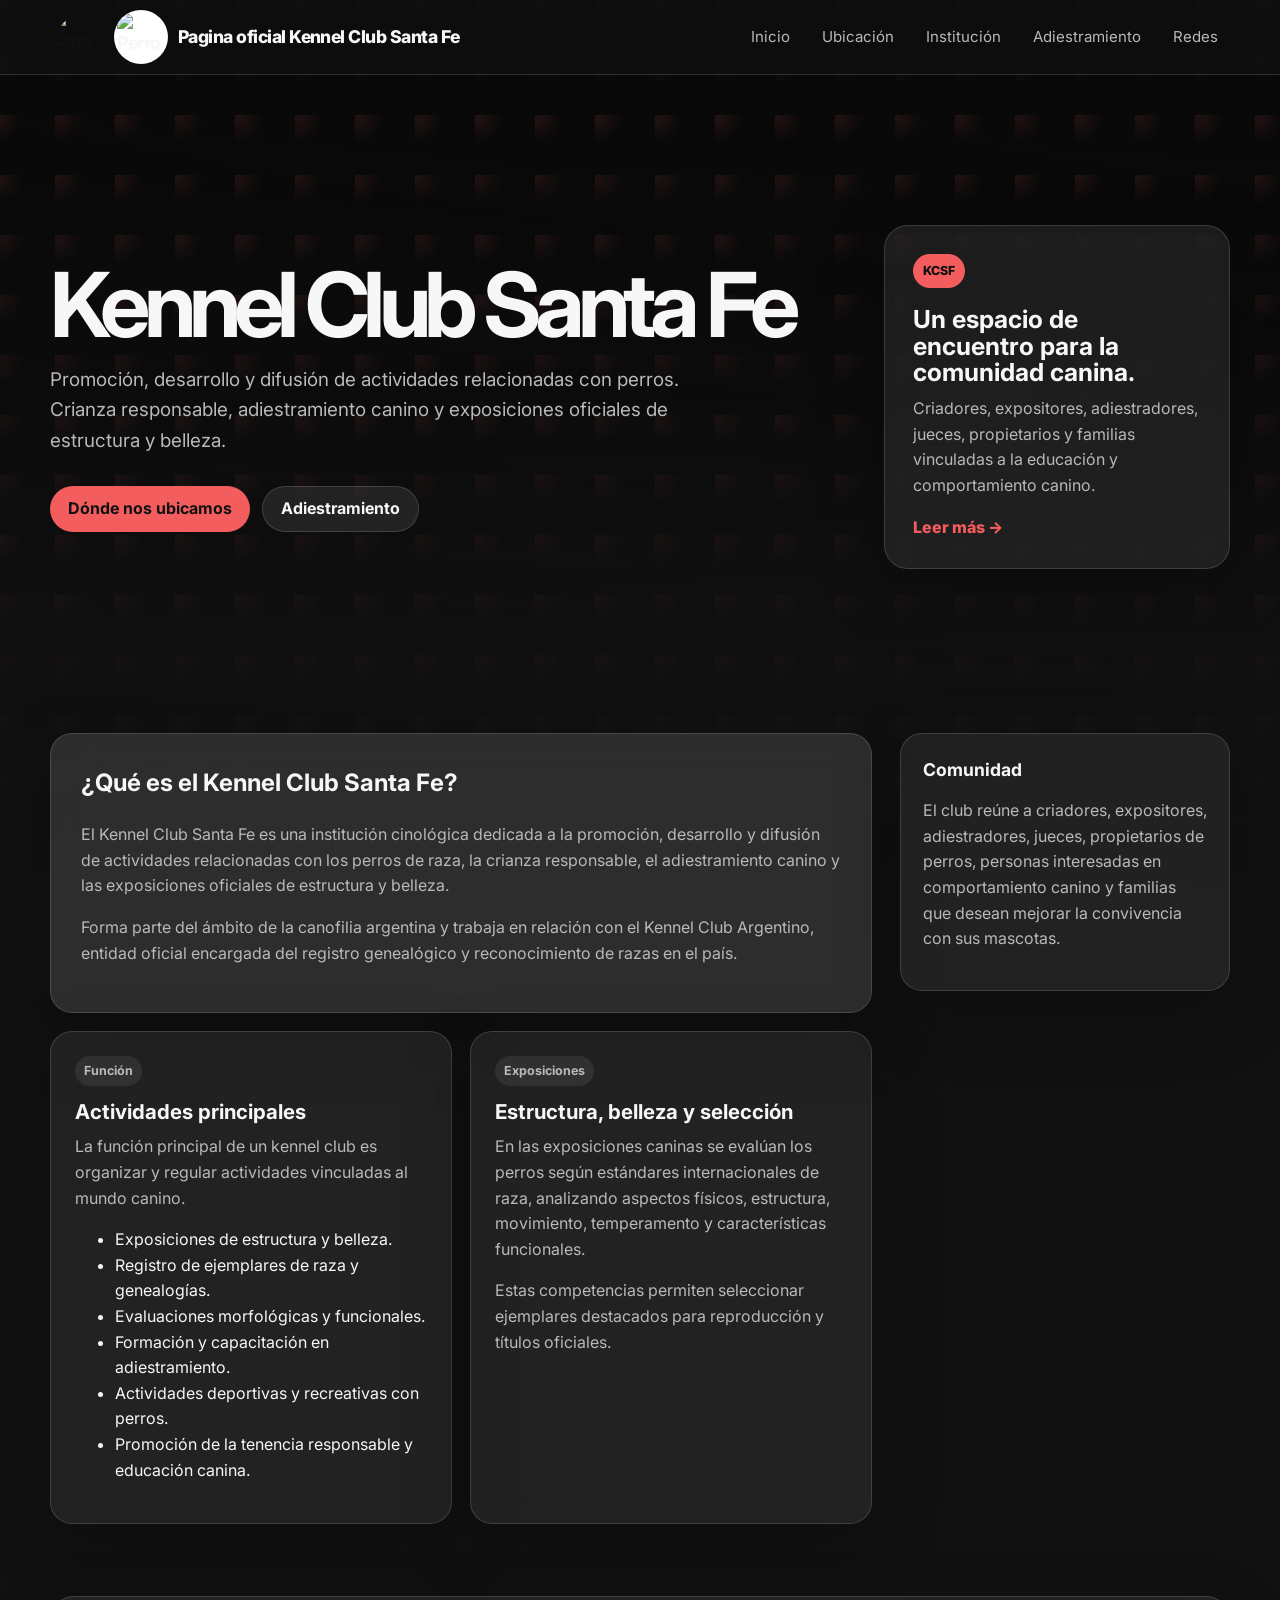
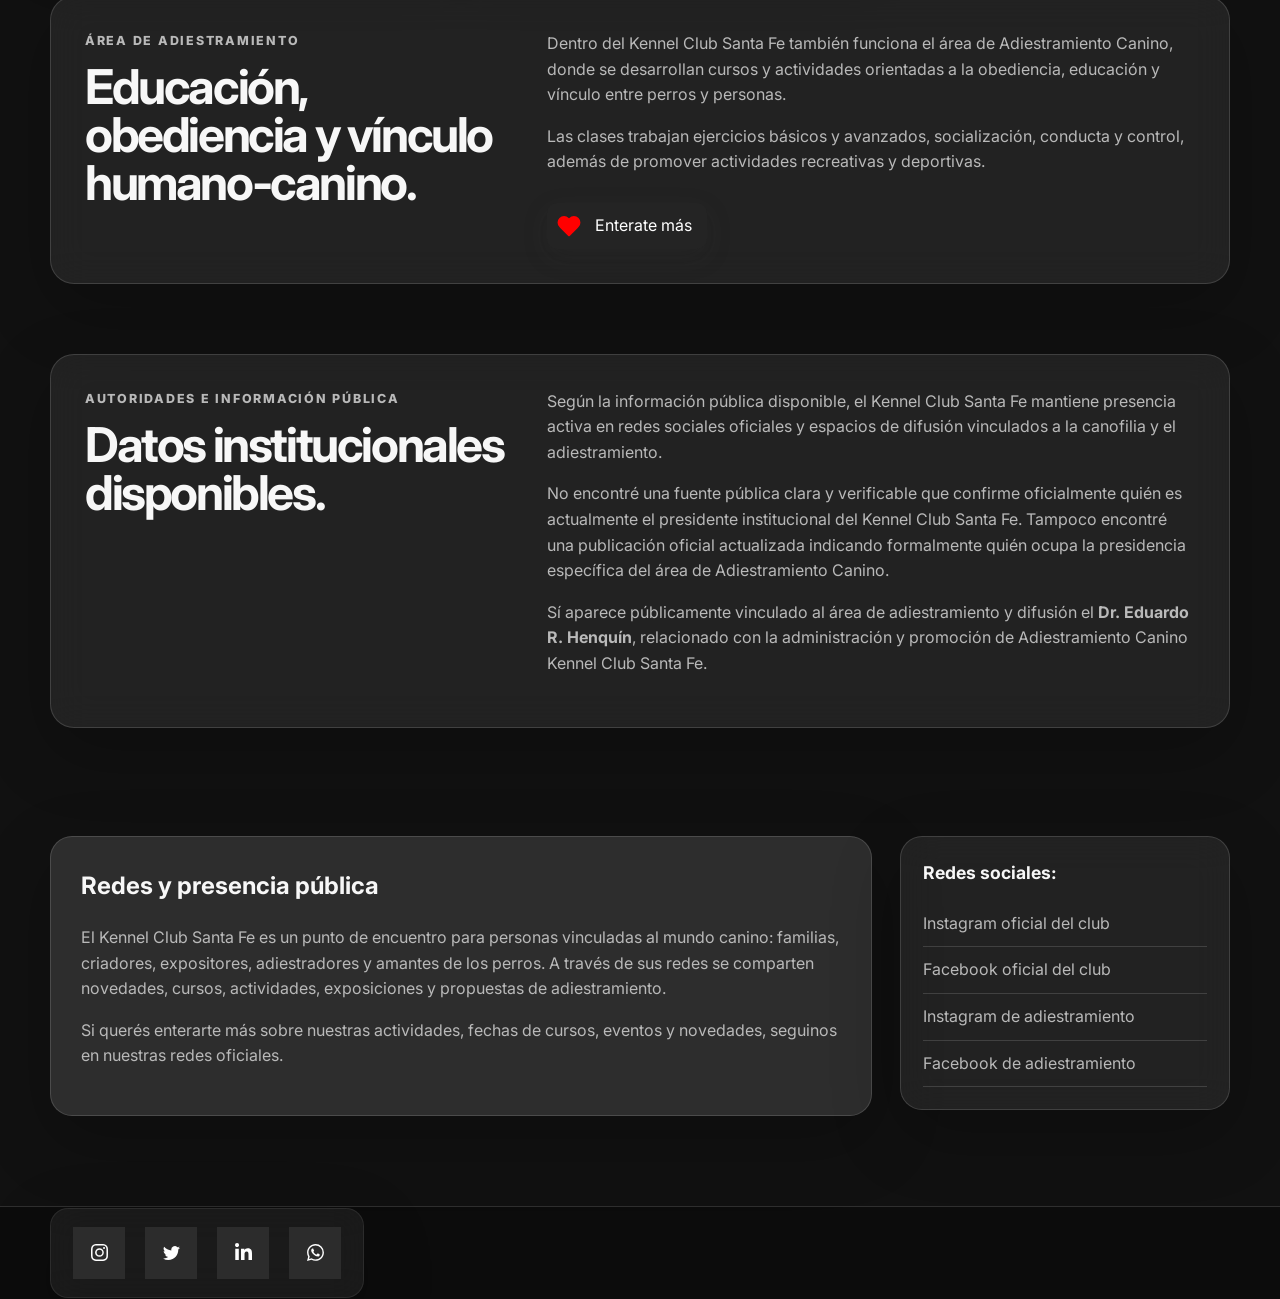
==== index.html @ f03ed522 "Publica web Kennel Club Santa Fe" ====
<!DOCTYPE html>
<html lang="es">
<head>

  <meta charset="UTF-8" />
  <meta name="viewport" content="width=device-width, initial-scale=1.0" />

  <title>Kennel Club Santa Fe</title>

<link rel="icon" type="image/png" href="https://github.com/MatiasH2804/Kennel-Club-Santa-Fe-Web/blob/main/logo%20kennel.png?raw=true" />
  <meta
    name="description"
    content="Kennel Club Santa Fe · Institución cinológica, adiestramiento canino, exposiciones oficiales y actividades vinculadas al mundo canino en Santa Fe."
  />

  <link rel="preconnect" href="https://fonts.googleapis.com" />
  <link rel="preconnect" href="https://fonts.gstatic.com" crossorigin />

  <link
    href="https://fonts.googleapis.com/css2?family=Inter:wght@400;500;600;700;800;900&display=swap"
    rel="stylesheet"
  />

  <link rel="stylesheet" href="style.css" />

</head>

<body>

  <div class="page-bg"></div>

  <header class="site-header">

    <nav class="navbar">

      <div class="brand">

  <span class="brand-mark logo-mark">
    <img src="https://github.com/MatiasH2804/Kennel-Club-Santa-Fe-Web/blob/main/logo%20kennel.png?raw=true" alt="Logo Kennel Club Santa Fe" />
  </span>

  <span class="brand-dog">
    <img src="https://github.com/MatiasH2804/Kennel-Club-Santa-Fe-Web/blob/main/images__1_-removebg-preview%20(1).png?raw=true" alt="Perro Kennel Club Santa Fe" />
  </span>

  <span>Pagina oficial Kennel Club Santa Fe</span>

</div>

      <div class="nav-links">
        <a href="index.html">Inicio</a>
        <a href="ubicacion.html">Ubicación</a>
        <a href="#institucion">Institución</a>
        <a href="#adiestramiento">Adiestramiento</a>
        <a href="#redes">Redes</a>
      </div>

    </nav>

  </header>

  <main id="inicio">

    <section class="hero section-shell">

      <div class="hero-content">


        <h1>Kennel Club Santa Fe</h1>

        <p class="hero-text">
          Promoción, desarrollo y difusión de actividades relacionadas con perros.
          Crianza responsable, adiestramiento canino y exposiciones oficiales de estructura y belleza.
        </p>

        <div class="hero-actions">
          <a class="btn primary" href="ubicacion.html">Dónde nos ubicamos</a>
          <a
            class="btn secondary"
            href="https://www.facebook.com/AdiestramientoCaninoKennelClubSantaFe/?locale=es_LA"
            target="_blank"
            rel="noopener noreferrer"
          >Adiestramiento</a>
        </div>

      </div>

      <aside class="hero-card">

        <span class="card-label">KCSF</span>

        <h2>Un espacio de encuentro para la comunidad canina.</h2>

        <p>
          Criadores, expositores, adiestradores, jueces, propietarios y familias vinculadas
          a la educación y comportamiento canino.
        </p>

        <a href="#institucion">Leer más →</a>

      </aside>

    </section>

    <section id="institucion" class="section-shell content-grid">

      <div class="main-column">

        <article class="post-card featured-post">

          

          <h2>¿Qué es el Kennel Club Santa Fe?</h2>

          <p>
            El Kennel Club Santa Fe es una institución cinológica dedicada a la promoción,
            desarrollo y difusión de actividades relacionadas con los perros de raza, la crianza
            responsable, el adiestramiento canino y las exposiciones oficiales de estructura y belleza.
          </p>

          <p>
            Forma parte del ámbito de la canofilia argentina y trabaja en relación con el Kennel Club
            Argentino, entidad oficial encargada del registro genealógico y reconocimiento de razas
            en el país.
          </p>

        </article>

        <div class="post-list">

          <article class="post-card">
            <div class="post-meta"><span>Función</span></div>
            <h3>Actividades principales</h3>
            <p>
              La función principal de un kennel club es organizar y regular actividades vinculadas
              al mundo canino.
            </p>
            <ul>
              <li>Exposiciones de estructura y belleza.</li>
              <li>Registro de ejemplares de raza y genealogías.</li>
              <li>Evaluaciones morfológicas y funcionales.</li>
              <li>Formación y capacitación en adiestramiento.</li>
              <li>Actividades deportivas y recreativas con perros.</li>
              <li>Promoción de la tenencia responsable y educación canina.</li>
            </ul>
          </article>

          <article class="post-card">
            <div class="post-meta"><span>Exposiciones</span></div>
            <h3>Estructura, belleza y selección</h3>
            <p>
              En las exposiciones caninas se evalúan los perros según estándares internacionales
              de raza, analizando aspectos físicos, estructura, movimiento, temperamento y
              características funcionales.
            </p>
            <p>
              Estas competencias permiten seleccionar ejemplares destacados para reproducción y
              títulos oficiales.
            </p>
          </article>

        </div>

      </div>

      <aside class="sidebar">

        

        <section class="side-card">
          <h2>Comunidad</h2>
          <p>
            El club reúne a criadores, expositores, adiestradores, jueces, propietarios de perros,
            personas interesadas en comportamiento canino y familias que desean mejorar la convivencia
            con sus mascotas.
          </p>
        </section>

      </aside>

    </section>

    <section id="adiestramiento" class="section-shell about-section">

      <div>
        <p class="eyebrow">Área de adiestramiento</p>
        <h2>Educación, obediencia y vínculo humano-canino.</h2>
      </div>

      <div>
        <p>
          Dentro del Kennel Club Santa Fe también funciona el área de Adiestramiento Canino, donde
          se desarrollan cursos y actividades orientadas a la obediencia, educación y vínculo entre
          perros y personas.
        </p>
        <p>
          Las clases trabajan ejercicios básicos y avanzados, socialización, conducta y control,
          además de promover actividades recreativas y deportivas.
        </p>
        <div class="favorite-button-wrapper">

  <input
    value="favorite-button"
    name="favorite-checkbox"
    id="favorite-adiestramiento"
    checked="checked"
    type="checkbox"
  />

  <a class="favorite-container" href="adiestramiento.html">
    <svg
      class="feather feather-heart"
      stroke-linejoin="round"
      stroke-linecap="round"
      stroke-width="2"
      stroke="currentColor"
      fill="none"
      viewBox="0 0 24 24"
      height="24"
      width="24"
      xmlns="http://www.w3.org/2000/svg"
    >
      <path
        d="M20.84 4.61a5.5 5.5 0 0 0-7.78 0L12 5.67l-1.06-1.06a5.5 5.5 0 0 0-7.78 7.78l1.06 1.06L12 21.23l7.78-7.78 1.06-1.06a5.5 5.5 0 0 0 0-7.78z"
      ></path>
    </svg>

    <div class="action">
      <span class="option-1">Enterate más</span>
      <span class="option-2">Enterate más</span>
    </div>
  </a>

</div>
      </div>

    </section>

    <section class="section-shell about-section">

      <div>
        <p class="eyebrow">Autoridades e información pública</p>
        <h2>Datos institucionales disponibles.</h2>
      </div>

      <div>
        <p>
          Según la información pública disponible, el Kennel Club Santa Fe mantiene presencia activa
          en redes sociales oficiales y espacios de difusión vinculados a la canofilia y el adiestramiento.
        </p>
        <p>
          No encontré una fuente pública clara y verificable que confirme oficialmente quién es
          actualmente el presidente institucional del Kennel Club Santa Fe. Tampoco encontré una
          publicación oficial actualizada indicando formalmente quién ocupa la presidencia específica
          del área de Adiestramiento Canino.
        </p>
        <p>
          Sí aparece públicamente vinculado al área de adiestramiento y difusión el
          <strong>Dr. Eduardo R. Henquín</strong>, relacionado con la administración y promoción de
          Adiestramiento Canino Kennel Club Santa Fe.
        </p>
      </div>

    </section>

    <section id="redes" class="section-shell content-grid">

      <div class="main-column">

        <article class="post-card featured-post">

          <h2>Redes y presencia pública</h2>

<p>
  El Kennel Club Santa Fe es un punto de encuentro para personas vinculadas al mundo canino:
  familias, criadores, expositores, adiestradores y amantes de los perros. A través de sus
  redes se comparten novedades, cursos, actividades, exposiciones y propuestas de adiestramiento.
</p>

<p>
  Si querés enterarte más sobre nuestras actividades, fechas de cursos, eventos y novedades,
  seguinos en nuestras redes oficiales.
</p>

        </article>

      </div>

      <aside class="sidebar">

        <section class="side-card">
          <h2>Redes sociales:</h2>
          <a href="https://www.instagram.com/kennelclubsfe/" target="_blank" rel="noopener noreferrer">Instagram oficial del club</a>
          <a href="https://www.facebook.com/kennel.santafe/?locale=es_LA" target="_blank" rel="noopener noreferrer">Facebook oficial del club</a>
          <a href="https://www.instagram.com/adiestramientocaninokcsf/" target="_blank" rel="noopener noreferrer">Instagram de adiestramiento</a>
          <a href="https://www.facebook.com/AdiestramientoCaninoKennelClubSantaFe/?locale=es_LA" target="_blank" rel="noopener noreferrer">Facebook de adiestramiento</a>
          
        </section>

        

      </aside>

    </section>

  </main>

  <footer id="contacto" class="site-footer">

    <div class="footer-inner">

     

      <div class="uiverse-social-card">

  <a href="#" class="socialContainer containerOne">
    <svg class="socialSvg instagramSvg" viewBox="0 0 16 16">
      <path d="M8 0C5.829 0 5.556.01 4.703.048 3.85.088 3.269.222 2.76.42a3.917 3.917 0 0 0-1.417.923A3.927 3.927 0 0 0 .42 2.76C.222 3.268.087 3.85.048 4.7.01 5.555 0 5.827 0 8.001c0 2.172.01 2.444.048 3.297.04.852.174 1.433.372 1.942.205.526.478.972.923 1.417.444.445.89.719 1.416.923.51.198 1.09.333 1.942.372C5.555 15.99 5.827 16 8 16s2.444-.01 3.298-.048c.851-.04 1.434-.174 1.943-.372a3.916 3.916 0 0 0 1.416-.923c.445-.445.718-.891.923-1.417.197-.509.332-1.09.372-1.942C15.99 10.445 16 10.173 16 8s-.01-2.445-.048-3.299c-.04-.851-.175-1.433-.372-1.941a3.926 3.926 0 0 0-.923-1.417A3.911 3.911 0 0 0 13.24.42c-.51-.198-1.092-.333-1.943-.372C10.443.01 10.172 0 7.998 0h.003zm-.717 1.442h.718c2.136 0 2.389.007 3.232.046.78.035 1.204.166 1.486.275.373.145.64.319.92.599.28.28.453.546.598.92.11.281.24.705.275 1.485.039.843.047 1.096.047 3.231s-.008 2.389-.047 3.232c-.035.78-.166 1.203-.275 1.485a2.47 2.47 0 0 1-.599.919c-.28.28-.546.453-.92.598-.28.11-.704.24-1.485.276-.843.038-1.096.047-3.232.047s-2.39-.009-3.233-.047c-.78-.036-1.203-.166-1.485-.276a2.478 2.478 0 0 1-.92-.598 2.48 2.48 0 0 1-.6-.92c-.109-.281-.24-.705-.275-1.485-.038-.843-.046-1.096-.046-3.233 0-2.136.008-2.388.046-3.231.036-.78.166-1.204.276-1.486.145-.373.319-.64.599-.92.28-.28.546-.453.92-.598.282-.11.705-.24 1.485-.276.738-.034 1.024-.044 2.515-.045v.002zm4.988 1.328a.96.96 0 1 0 0 1.92.96.96 0 0 0 0-1.92zm-4.27 1.122a4.109 4.109 0 1 0 0 8.217 4.109 4.109 0 0 0 0-8.217zm0 1.441a2.667 2.667 0 1 1 0 5.334 2.667 2.667 0 0 1 0-5.334z"></path>
    </svg>
  </a>

  <a href="#" class="socialContainer containerTwo">
    <svg class="socialSvg twitterSvg" viewBox="0 0 16 16">
      <path d="M5.026 15c6.038 0 9.341-5.003 9.341-9.334 0-.14 0-.282-.006-.422A6.685 6.685 0 0 0 16 3.542a6.658 6.658 0 0 1-1.889.518 3.301 3.301 0 0 0 1.447-1.817 6.533 6.533 0 0 1-2.087.793A3.286 3.286 0 0 0 7.875 6.03a9.325 9.325 0 0 1-6.767-3.429 3.289 3.289 0 0 0 1.018 4.382A3.323 3.323 0 0 1 .64 6.575v.045a3.288 3.288 0 0 0 2.632 3.218 3.203 3.203 0 0 1-.865.115 3.23 3.23 0 0 1-.614-.057 3.283 3.283 0 0 0 3.067 2.277A6.588 6.588 0 0 1 .78 13.58a6.32 6.32 0 0 1-.78-.045A9.344 9.344 0 0 0 5.026 15z"></path>
    </svg>
  </a>

  <a href="#" class="socialContainer containerThree">
    <svg class="socialSvg linkdinSvg" viewBox="0 0 448 512">
      <path d="M100.28 448H7.4V148.9h92.88zM53.79 108.1C24.09 108.1 0 83.5 0 53.8a53.79 53.79 0 0 1 107.58 0c0 29.7-24.1 54.3-53.79 54.3zM447.9 448h-92.68V302.4c0-34.7-.7-79.2-48.29-79.2-48.29 0-55.69 37.7-55.69 76.7V448h-92.78V148.9h89.08v40.8h1.3c12.4-23.5 42.69-48.3 87.88-48.3 94 0 111.28 61.9 111.28 142.3V448z"></path>
    </svg>
  </a>

  <a href="#" class="socialContainer containerFour">
    <svg class="socialSvg whatsappSvg" viewBox="0 0 16 16">
      <path d="M13.601 2.326A7.854 7.854 0 0 0 7.994 0C3.627 0 .068 3.558.064 7.926c0 1.399.366 2.76 1.057 3.965L0 16l4.204-1.102a7.933 7.933 0 0 0 3.79.965h.004c4.368 0 7.926-3.558 7.93-7.93A7.898 7.898 0 0 0 13.6 2.326zM7.994 14.521a6.573 6.573 0 0 1-3.356-.92l-.24-.144-2.494.654.666-2.433-.156-.251a6.56 6.56 0 0 1-1.007-3.505c0-3.626 2.957-6.584 6.591-6.584a6.56 6.56 0 0 1 4.66 1.931 6.557 6.557 0 0 1 1.928 4.66c-.004 3.639-2.961 6.592-6.592 6.592zm3.615-4.934c-.197-.099-1.17-.578-1.353-.646-.182-.065-.315-.099-.445.099-.133.197-.513.646-.627.775-.114.133-.232.148-.43.05-.197-.1-.836-.308-1.592-.985-.59-.525-.985-1.175-1.103-1.372-.114-.198-.011-.304.088-.403.087-.088.197-.232.296-.346.1-.114.133-.198.198-.33.065-.134.034-.248-.015-.347-.05-.099-.445-1.076-.612-1.47-.16-.389-.323-.335-.445-.34-.114-.007-.247-.007-.38-.007a.729.729 0 0 0-.529.247c-.182.198-.691.677-.691 1.654 0 .977.71 1.916.81 2.049.098.133 1.394 2.132 3.383 2.992.47.205.84.326 1.129.418.475.152.904.129 1.246.08.38-.058 1.171-.48 1.338-.943.164-.464.164-.86.114-.943-.049-.084-.182-.133-.38-.232z"></path>
    </svg>
  </a>

</div>

    </div>

  </footer>

</body>
</html>
---- style.css ----
:root {
  --bg: #111111;
  --bg-soft: #171717;
  --card: rgba(255, 255, 255, 0.075);
  --card-strong: rgba(255, 255, 255, 0.12);
  --text: #f7f7f7;
  --muted: #b9b9b9;
  --line: rgba(255, 255, 255, 0.14);
  --accent: #f45d5d;
  --accent-dark: #c92822;
  --max-width: 1180px;
  --radius: 24px;
}

* {
  box-sizing: border-box;
}

html {
  scroll-behavior: smooth;
}

body {
  margin: 0;
  min-height: 100vh;
  font-family: "Inter", system-ui, -apple-system, BlinkMacSystemFont, "Segoe UI", sans-serif;
  color: var(--text);
  background: var(--bg);
  line-height: 1.6;
}

.page-bg {
  position: fixed;
  inset: 0;
  z-index: -1;
  background-color: #111111;
  background-image:
    radial-gradient(circle at top left, rgba(244, 93, 93, 0.18), transparent 34%),
    linear-gradient(32deg, rgba(8, 8, 8, 0.74) 30px, transparent);
  background-size: auto, 60px 60px;
  background-position: center, -5px -5px;
}

a {
  color: inherit;
  text-decoration: none;
}

img {
  max-width: 100%;
  display: block;
}

.site-header {
  position: sticky;
  top: 0;
  z-index: 20;
  backdrop-filter: blur(18px);
  background: rgba(17, 17, 17, 0.76);
  border-bottom: 1px solid var(--line);
}

.navbar {
  width: min(var(--max-width), calc(100% - 32px));
  margin: 0 auto;
  min-height: 74px;
  display: flex;
  align-items: center;
  justify-content: space-between;
  gap: 20px;
}

.brand {
  display: inline-flex;
  align-items: center;
  gap: 10px;
  font-weight: 800;
  letter-spacing: -0.03em;
  font-size: 1.1rem;
}

.brand-mark {
  width: 38px;
  height: 38px;
  border-radius: 12px;
  display: grid;
  place-items: center;
  color: #111111;
  background: linear-gradient(135deg, var(--accent), #fff1b8);
  box-shadow: 0 10px 30px rgba(244, 201, 93, 0.18);
}

.nav-links {
  display: flex;
  align-items: center;
  gap: 8px;
  flex-wrap: wrap;
  justify-content: flex-end;
}

.nav-links a {
  color: var(--muted);
  padding: 9px 12px;
  border-radius: 999px;
  font-size: 0.94rem;
  transition: 0.2s ease;
}

.nav-links a:hover,
.nav-links .nav-cta {
  color: var(--text);
  background: rgba(255, 255, 255, 0.09);
}

.section-shell {
  width: min(var(--max-width), calc(100% - 32px));
  margin: 0 auto;
}

.hero {
  min-height: 620px;
  padding: 84px 0 60px;
  display: grid;
  grid-template-columns: minmax(0, 1.4fr) minmax(300px, 0.6fr);
  gap: 28px;
  align-items: center;
}

.eyebrow {
  margin: 0 0 12px;
  color: var(--accent);
  font-size: 0.78rem;
  font-weight: 800;
  text-transform: uppercase;
  letter-spacing: 0.14em;
}

h1,
h2,
h3,
p {
  margin-top: 0;
}

h1 {
  max-width: 840px;
  margin-bottom: 18px;
  font-size: clamp(2.45rem, 7vw, 5.6rem);
  line-height: 0.95;
  letter-spacing: -0.075em;
}

.hero-text {
  max-width: 680px;
  color: var(--muted);
  font-size: clamp(1rem, 2vw, 1.18rem);
}

.hero-actions {
  display: flex;
  gap: 12px;
  flex-wrap: wrap;
  margin-top: 30px;
}

.btn,
button {
  border: 0;
  cursor: pointer;
  font: inherit;
}

.btn {
  display: inline-flex;
  align-items: center;
  justify-content: center;
  min-height: 46px;
  padding: 0 18px;
  border-radius: 999px;
  font-weight: 700;
}

.btn.primary {
  color: #111111;
  background: var(--accent);
}

.btn.secondary {
  color: var(--text);
  background: rgba(255, 255, 255, 0.09);
  border: 1px solid var(--line);
}

.hero-card,
.post-card,
.side-card,
.about-section {
  border: 1px solid var(--line);
  background: var(--card);
  box-shadow: 0 24px 70px rgba(0, 0, 0, 0.24);
  backdrop-filter: blur(18px);
}

.hero-card {
  min-height: 330px;
  padding: 28px;
  border-radius: var(--radius);
  display: flex;
  flex-direction: column;
  justify-content: flex-end;
}

.card-label {
  width: fit-content;
  margin-bottom: 18px;
  padding: 7px 10px;
  border-radius: 999px;
  color: #111111;
  background: var(--accent);
  font-size: 0.78rem;
  font-weight: 800;
}

.hero-card h2 {
  margin-bottom: 10px;
  font-size: 1.55rem;
  line-height: 1.08;
}

.hero-card p,
.post-card p,
.side-card p,
.about-section p {
  color: var(--muted);
}

.hero-card a,
.read-more {
  color: var(--accent);
  font-weight: 800;
}

.content-grid {
  display: grid;
  grid-template-columns: minmax(0, 1fr) 330px;
  gap: 28px;
  padding: 38px 0 72px;
  align-items: start;
}

.section-heading {
  margin-bottom: 20px;
}

.section-heading h2,
.about-section h2 {
  font-size: clamp(1.8rem, 4vw, 3rem);
  line-height: 1;
  letter-spacing: -0.05em;
}

.post-list {
  display: grid;
  grid-template-columns: repeat(2, minmax(0, 1fr));
  gap: 18px;
}

.post-card {
  padding: 24px;
  border-radius: 22px;
}

.featured-post {
  margin-bottom: 18px;
  padding: 30px;
  background: var(--card-strong);
}

.post-meta {
  display: flex;
  gap: 8px;
  flex-wrap: wrap;
  margin-bottom: 14px;
}

.post-meta span {
  padding: 5px 9px;
  border-radius: 999px;
  color: var(--muted);
  background: rgba(255, 255, 255, 0.07);
  font-size: 0.78rem;
  font-weight: 700;
}

.post-card h3 {
  margin-bottom: 10px;
  font-size: 1.28rem;
  line-height: 1.18;
}

.sidebar {
  position: sticky;
  top: 96px;
  display: grid;
  gap: 18px;
}

.side-card {
  padding: 22px;
  border-radius: 22px;
}

.side-card h2 {
  margin-bottom: 14px;
  font-size: 1.1rem;
}

.side-card a {
  display: block;
  padding: 10px 0;
  color: var(--muted);
  border-bottom: 1px solid var(--line);
}

.side-card a:hover {
  color: var(--accent);
}

.search-box,
.newsletter-form {
  display: grid;
  gap: 10px;
}

input {
  width: 100%;
  min-height: 44px;
  padding: 0 13px;
  color: var(--text);
  border: 1px solid var(--line);
  border-radius: 14px;
  outline: none;
  background: rgba(0, 0, 0, 0.22);
}

input:focus {
  border-color: rgba(244, 201, 93, 0.7);
}

button {
  min-height: 42px;
  border-radius: 14px;
  color: #111111;
  background: var(--accent);
  font-weight: 800;
}

.about-section {
  margin-bottom: 70px;
  padding: 34px;
  border-radius: var(--radius);
  display: grid;
  grid-template-columns: 0.8fr 1.2fr;
  gap: 30px;
  align-items: start;
}

code {
  padding: 2px 6px;
  border-radius: 7px;
  color: var(--accent);
  background: rgba(255, 255, 255, 0.08);
}

.site-footer {
  border-top: 1px solid var(--line);
  background: rgba(0, 0, 0, 0.24);
}

.footer-inner {
  width: min(var(--max-width), calc(100% - 32px));
  min-height: 92px;
  margin: 0 auto;
  display: flex;
  align-items: center;
  justify-content: space-between;
  gap: 20px;
  color: var(--muted);
}

.footer-links {
  display: flex;
  gap: 16px;
  flex-wrap: wrap;
}

.footer-links a:hover {
  color: var(--accent);
}

@media (max-width: 880px) {
  .navbar,
  .footer-inner {
    align-items: flex-start;
    flex-direction: column;
    justify-content: center;
    padding: 14px 0;
  }

  .nav-links {
    justify-content: flex-start;
  }

  .hero,
  .content-grid,
  .about-section {
    grid-template-columns: 1fr;
  }

  .hero {
    min-height: auto;
    padding-top: 56px;
  }

  .sidebar {
    position: static;
  }
}

@media (max-width: 620px) {
  .section-shell,
  .navbar,
  .footer-inner {
    width: min(100% - 22px, var(--max-width));
  }

  .post-list {
    grid-template-columns: 1fr;
  }

  .hero-card,
  .post-card,
  .side-card,
  .about-section {
    padding: 20px;
    border-radius: 18px;
  }
}
/* =========================
   REDES KENNEL
========================= */

.socials-row{
  display:flex;
  flex-wrap:wrap;
  gap:16px;
  align-items:center;
}

.social-btn{
  display:flex;
  align-items:center;
  gap:14px;

  padding:14px 20px;

  border-radius:18px;

  background:rgba(255,255,255,0.06);

  border:1px solid rgba(255,255,255,0.08);

  transition:0.25s ease;

  color:white;

  font-weight:700;

  min-width:240px;
}

.social-btn:hover{
  transform:translateY(-4px);
  border-color:rgba(255,255,255,0.2);
}

.facebook:hover{
  background:#1877f2;
}

.adiestramiento:hover{
  background:#4267B2;
}

.social-icon{
  width:22px;
  height:22px;
  fill:white;
  flex-shrink:0;
}
/* =========================
   MAPA KENNEL
========================= */

.map-section{
  margin-bottom:70px;

  display:flex;
  align-items:center;
  justify-content:space-between;
  gap:40px;

  padding:40px;

  border-radius:28px;

  background:rgba(255,255,255,0.04);

  border:1px solid rgba(255,255,255,0.08);
}

.map-info{
  max-width:650px;
}

.map-info h2{
  font-size:2.5rem;
  margin-bottom:18px;
}

.map-info p{
  color:var(--muted);
}

/* FROM UIVERSE */

.map-btn-wrapper {
  --btn-color: #b31217;
  --text-color: #fff;
  --land-color: #ffdd9f;
  --veg-color: #36ad5aa9;
  --water-color: #b3e3ff;
  --transition-dur: 0.3s;

  position: relative;
  display: flex;

  font-size: 16px;
  font-family: "Inter", sans-serif;

  user-select: none;
  overflow: hidden;
  border-radius: 50ch;

  box-shadow:
    0px -1px 2px rgba(3, 7, 18, 0.005),
    0px -5px 6px rgba(3, 7, 18, 0.009),
    0px -12px 12px rgba(3, 7, 18, 0.015),
    0px -20px 22px rgba(3, 7, 18, 0.02),
    0px -32px 32px rgba(3, 7, 18, 0.06);

  transition: transform var(--transition-dur) ease;
}

.map-btn {
  cursor: pointer;
  padding: 1em 1.5em 1em 3.5em;

  border-radius: 50ch;

  background-color: var(--btn-color);

  font-weight: 700;
  color: var(--text-color);

  transition:
    color var(--transition-dur) ease-in-out,
    background-color var(--transition-dur) ease-in-out;
}

.pinpoint {
  pointer-events: none;
  position: absolute;
  height: 60%;
  aspect-ratio: 1;
  top: 20%;
  left: 0.75em;

  border-radius: 50% 50% 50% 50%;
  background-color: var(--text-color);

  transform: rotateZ(45deg);

  mask-image: radial-gradient(circle at center, #0000 0%, #0000 32%, #fff 36%);

  z-index: 1;
}

.map-container {
  pointer-events: none;

  position: absolute;

  left: 0px;
  top: 115px;

  perspective: 120px;

  transform: perspective(120px) rotateX(35deg) scaleX(0);

  transform-origin: 3em 0.5em;

  transition:
    transform var(--transition-dur) ease-in-out,
    opacity var(--transition-dur) ease-in-out;

  opacity: 0;

  z-index: 0;
}

.map {
  position: absolute;
  bottom: 100px;

  width: 120px;
  height: 200px;

  background-color: var(--water-color);

  background-image: linear-gradient(to bottom, #fff2, 30%, #0000);

  transform-origin: left bottom;
}

.map::after {
  content: "";

  top: -40;
  left: 12;

  width: 100%;
  height: 200%;

  background-color: var(--land-color);

  position: absolute;

  filter: url(#land);

  box-shadow: inset 0 0 48px 24px var(--veg-color);

  z-index: 0;
}

.fold-1,
.fold-2,
.fold-3,
.fold-4 {
  mask-image: linear-gradient(to top, #fff, 97%, #0000);

  overflow: hidden;
}

.fold-1 {
  left: -60px;
  transform: rotateY(10deg) translateZ(30px);
}

.fold-2 {
  left: 60px;
  transform: rotateY(-10deg) translateZ(10px);
}

.fold-3 {
  left: -169px;
  transform: rotateY(-15deg) translateZ(-1px);
}

.fold-4 {
  left: 166px;
  transform: rotateY(15deg) translateZ(31px);
}

.map-btn-wrapper:hover {
  transform: scale(1.05);
}

.map-btn-wrapper:hover .map-btn {
  background:white;
  color:#111;
}

.map-btn-wrapper:hover .pinpoint {
  background-color: var(--btn-color);

  border-radius: 50% 50% 0 50%;

  transform: rotateZ(45deg) translate(-0.3em, -0.3em);
}

.map-btn-wrapper:hover .map-container {
  transform: perspective(100px) rotateX(35deg) scaleX(0.85);

  opacity: 1;
}

@media(max-width:900px){

  .map-section{
    flex-direction:column;
    align-items:flex-start;
  }

}
.logo-mark{
  width:54px;
  height:54px;
  border-radius:50%;
  overflow:hidden;
  background:transparent;
  box-shadow:none;
}

.logo-mark img{
  width:100%;
  height:100%;
  object-fit:cover;
  padding:0;
  border-radius:50%;
}
/* FONDO CON FOTO EN INDEX + DEGRADADO A NEGRO */

body::before{
  content:"";
  position:fixed;
  inset:0;
  z-index:-2;

  background:
    linear-gradient(
      to bottom,
      rgba(0,0,0,0.55) 0%,
      rgba(0,0,0,0.55) 45%,
      rgba(17,17,17,0.95) 78%,
      #111111 100%
    ),
    url("https://github.com/MatiasH2804/Kennel-Club-Santa-Fe-Web/blob/main/image.png?raw=true");

  background-size:cover;
  background-position:center top;
  background-repeat:no-repeat;
  background-attachment:fixed;
}

.page-bg{
  background-image:
    linear-gradient(
      to bottom,
      rgba(17,17,17,0.05) 0%,
      rgba(17,17,17,0.55) 55%,
      #111111 100%
    ),
    radial-gradient(circle at top left, rgba(244, 93, 93, 0.14), transparent 34%),
    linear-gradient(32deg, rgba(8, 8, 8, 0.55) 30px, transparent);

  background-color:transparent;
}
.brand-dog{
  width:54px;
  height:54px;
  min-width:54px;
  border-radius:50%;
  background:#ffffff;
  display:flex;
  align-items:center;
  justify-content:center;
  overflow:hidden;
}

.brand-dog img{
  width:88%;
  height:88%;
  object-fit:contain;
}
/* BOTÓN ENTERATE MÁS */

.favorite-button-wrapper{
  margin-top:28px;
}

.favorite-container {
  width:fit-content;
  background-color: rgb(36, 36, 36);
  display: flex;
  align-items: center;
  gap: 14px;
  padding: 10px 15px 10px 10px;
  cursor: pointer;
  user-select: none;
  border-radius: 10px;
  box-shadow: rgba(46, 46, 46, 0.2) 0px 8px 24px;
  color: rgb(255, 255, 255);
}

#favorite-adiestramiento {
  display: none;
}

#favorite-adiestramiento:checked + .favorite-container svg {
  fill: hsl(0deg 100% 50%);
  stroke: hsl(0deg 100% 50%);
  animation: heartButton 1s;
}

@keyframes heartButton {
  0% { transform: scale(1); }
  25% { transform: scale(1.3); }
  50% { transform: scale(1); }
  75% { transform: scale(1.3); }
  100% { transform: scale(1); }
}

#favorite-adiestramiento + .favorite-container .action {
  position: relative;
  overflow: hidden;
  display: grid;
}

#favorite-adiestramiento + .favorite-container .action span {
  grid-column-start: 1;
  grid-column-end: 1;
  grid-row-start: 1;
  grid-row-end: 1;
  transition: all 0.5s;
}

#favorite-adiestramiento + .favorite-container .action span.option-1 {
  transform: translate(0px, 0%);
  opacity: 1;
}

#favorite-adiestramiento:checked + .favorite-container .action span.option-1 {
  transform: translate(0px, -100%);
  opacity: 0;
}

#favorite-adiestramiento + .favorite-container .action span.option-2 {
  transform: translate(0px, 100%);
  opacity: 0;
}

#favorite-adiestramiento:checked + .favorite-container .action span.option-2 {
  transform: translate(0px, 0%);
  opacity: 1;
}
/* =========================
   ICONOS SOCIALES UIVERSE FOOTER
========================= */

.uiverse-social-card {
  width: fit-content;
  height: fit-content;
  background: rgba(255, 255, 255, 0.06);
  border: 1px solid rgba(255, 255, 255, 0.08);
  backdrop-filter: blur(18px);
  display: flex;
  align-items: center;
  justify-content: center;
  padding: 18px 22px;
  gap: 20px;
  box-shadow: 0 24px 70px rgba(0, 0, 0, 0.24);
  border-radius: 18px;
}

.socialContainer {
  width: 52px;
  height: 52px;
  background-color: rgb(44, 44, 44);
  display: flex;
  align-items: center;
  justify-content: center;
  overflow: hidden;
  transition-duration: .3s;
}

.containerOne:hover {
  background-color: #d62976;
  transition-duration: .3s;
}

.containerTwo:hover {
  background-color: #00acee;
  transition-duration: .3s;
}

.containerThree:hover {
  background-color: #0072b1;
  transition-duration: .3s;
}

.containerFour:hover {
  background-color: #128C7E;
  transition-duration: .3s;
}

.socialContainer:active {
  transform: scale(0.9);
  transition-duration: .3s;
}

.socialSvg {
  width: 17px;
}

.socialSvg path {
  fill: rgb(255, 255, 255);
}

.socialContainer:hover .socialSvg {
  animation: slide-in-top 0.3s both;
}

@keyframes slide-in-top {
  0% {
    transform: translateY(-50px);
    opacity: 0;
  }

  100% {
    transform: translateY(0);
    opacity: 1;
  }
}
/* FONDO PÁGINA ADIESTRAMIENTO */

.adiestramiento-page{
  background:#111111;
}

.adiestramiento-bg{
  position:absolute;
  inset:0;
  z-index:-2;
  min-height:180vh;

  background:
    linear-gradient(
      to bottom,
      rgba(0,0,0,0.55) 0%,
      rgba(0,0,0,0.55) 45%,
      rgba(17,17,17,0.85) 80%,
      #111111 100%
    ),
    url("https://github.com/MatiasH2804/Kennel-Club-Santa-Fe-Web/blob/main/Fondo%20adiestramiento.jpg?raw=true");

  background-size:100% auto;
  background-position:center top;
  background-repeat:no-repeat;
  background-attachment:scroll;
}
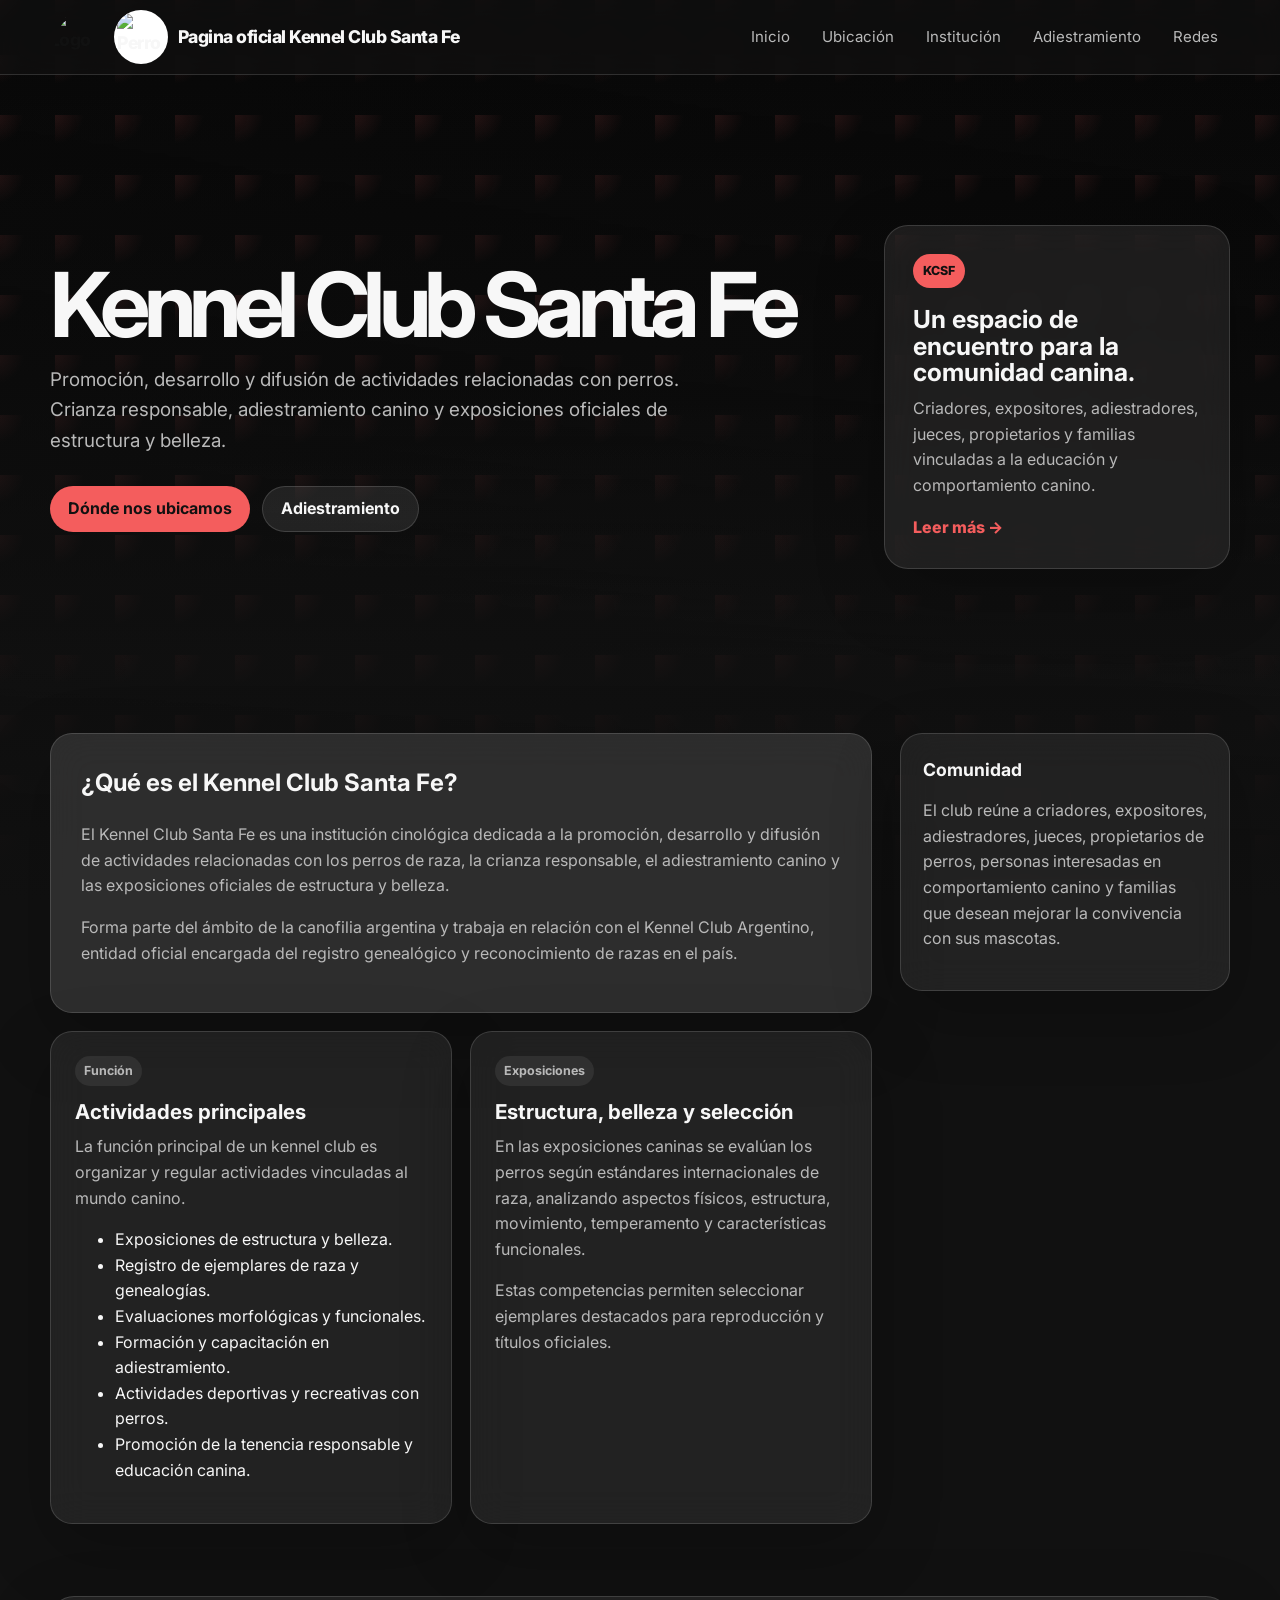
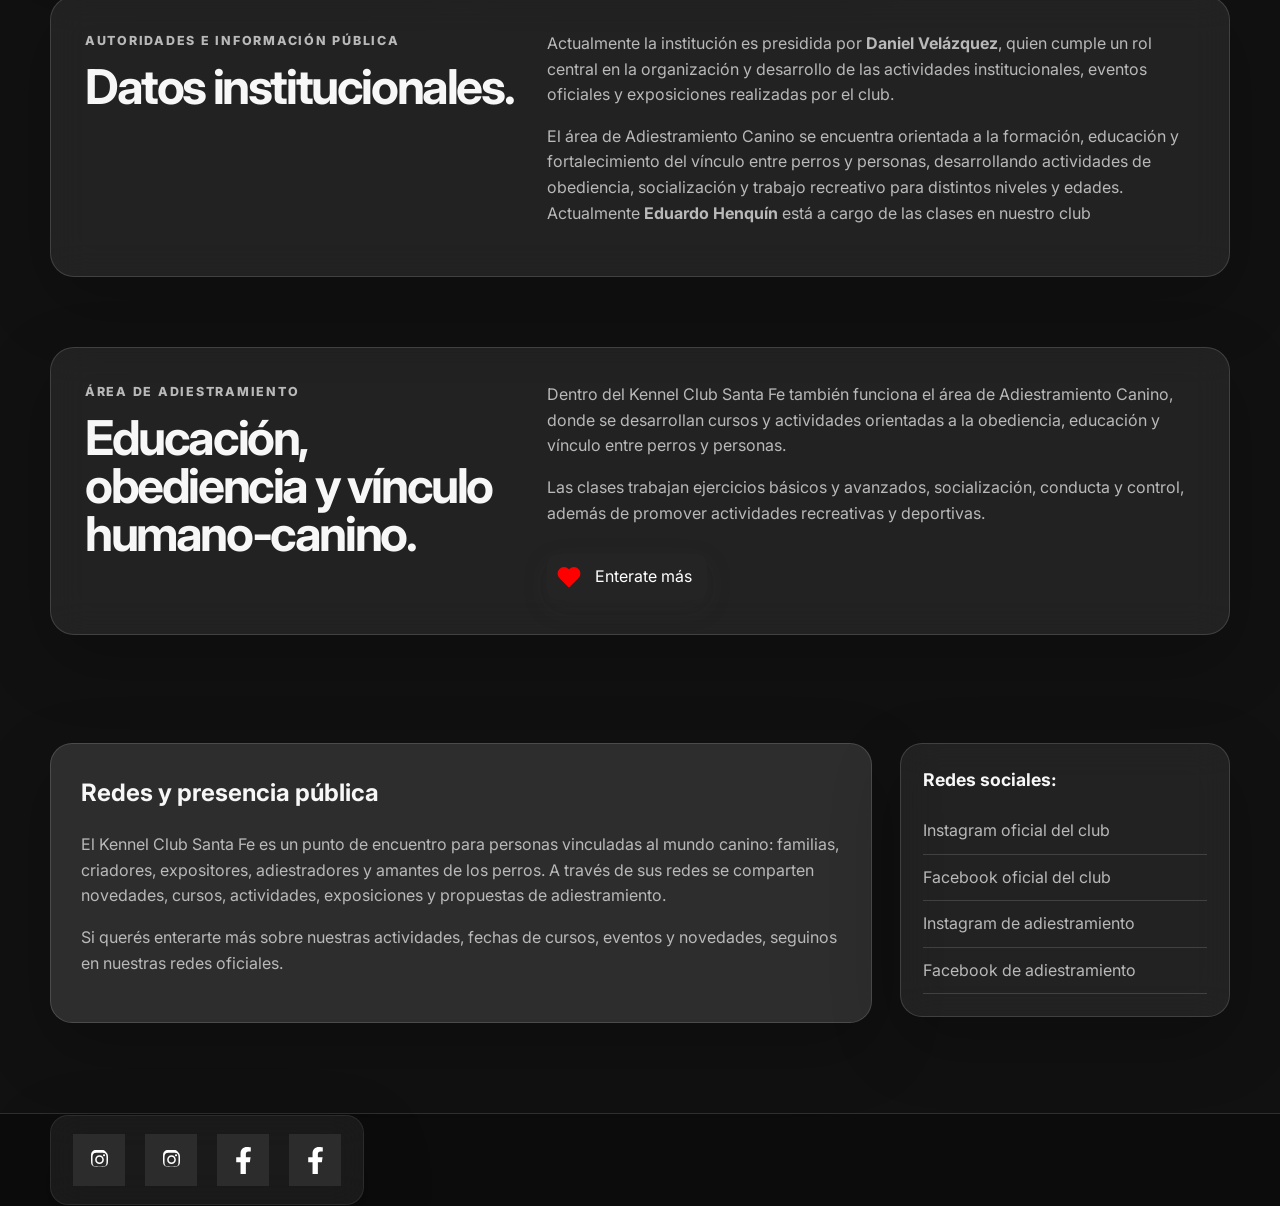
==== commit 89dc5f82: "Actualiza diseño y botones de adiestramiento" ====
--- a/index.html
+++ b/index.html
@@ -179,7 +179,31 @@
       </aside>
 
     </section>
-
+    <section class="section-shell about-section">
+
+      <div>
+        <p class="eyebrow">Autoridades e información pública</p>
+        <h2>Datos institucionales.</h2>
+      </div>
+
+      <div>
+
+  <p>
+    Actualmente la institución es presidida por <strong>Daniel Velázquez</strong>, quien
+    cumple un rol central en la organización y desarrollo de las actividades institucionales,
+    eventos oficiales y exposiciones realizadas por el club.
+  </p>
+
+  <p>
+    El área de Adiestramiento Canino se encuentra orientada a la formación, educación y
+    fortalecimiento del vínculo entre perros y personas, desarrollando actividades de
+    obediencia, socialización y trabajo recreativo para distintos niveles y edades. Actualmente
+    <strong>Eduardo Henquín</strong> está a cargo de las clases en nuestro club
+  </p>
+
+</div>
+
+    </section>
     <section id="adiestramiento" class="section-shell about-section">
 
       <div>
@@ -236,32 +260,7 @@
 
     </section>
 
-    <section class="section-shell about-section">
-
-      <div>
-        <p class="eyebrow">Autoridades e información pública</p>
-        <h2>Datos institucionales disponibles.</h2>
-      </div>
-
-      <div>
-        <p>
-          Según la información pública disponible, el Kennel Club Santa Fe mantiene presencia activa
-          en redes sociales oficiales y espacios de difusión vinculados a la canofilia y el adiestramiento.
-        </p>
-        <p>
-          No encontré una fuente pública clara y verificable que confirme oficialmente quién es
-          actualmente el presidente institucional del Kennel Club Santa Fe. Tampoco encontré una
-          publicación oficial actualizada indicando formalmente quién ocupa la presidencia específica
-          del área de Adiestramiento Canino.
-        </p>
-        <p>
-          Sí aparece públicamente vinculado al área de adiestramiento y difusión el
-          <strong>Dr. Eduardo R. Henquín</strong>, relacionado con la administración y promoción de
-          Adiestramiento Canino Kennel Club Santa Fe.
-        </p>
-      </div>
-
-    </section>
+
 
     <section id="redes" class="section-shell content-grid">
 
@@ -313,28 +312,66 @@
 
       <div class="uiverse-social-card">
 
-  <a href="#" class="socialContainer containerOne">
-    <svg class="socialSvg instagramSvg" viewBox="0 0 16 16">
-      <path d="M8 0C5.829 0 5.556.01 4.703.048 3.85.088 3.269.222 2.76.42a3.917 3.917 0 0 0-1.417.923A3.927 3.927 0 0 0 .42 2.76C.222 3.268.087 3.85.048 4.7.01 5.555 0 5.827 0 8.001c0 2.172.01 2.444.048 3.297.04.852.174 1.433.372 1.942.205.526.478.972.923 1.417.444.445.89.719 1.416.923.51.198 1.09.333 1.942.372C5.555 15.99 5.827 16 8 16s2.444-.01 3.298-.048c.851-.04 1.434-.174 1.943-.372a3.916 3.916 0 0 0 1.416-.923c.445-.445.718-.891.923-1.417.197-.509.332-1.09.372-1.942C15.99 10.445 16 10.173 16 8s-.01-2.445-.048-3.299c-.04-.851-.175-1.433-.372-1.941a3.926 3.926 0 0 0-.923-1.417A3.911 3.911 0 0 0 13.24.42c-.51-.198-1.092-.333-1.943-.372C10.443.01 10.172 0 7.998 0h.003zm-.717 1.442h.718c2.136 0 2.389.007 3.232.046.78.035 1.204.166 1.486.275.373.145.64.319.92.599.28.28.453.546.598.92.11.281.24.705.275 1.485.039.843.047 1.096.047 3.231s-.008 2.389-.047 3.232c-.035.78-.166 1.203-.275 1.485a2.47 2.47 0 0 1-.599.919c-.28.28-.546.453-.92.598-.28.11-.704.24-1.485.276-.843.038-1.096.047-3.232.047s-2.39-.009-3.233-.047c-.78-.036-1.203-.166-1.485-.276a2.478 2.478 0 0 1-.92-.598 2.48 2.48 0 0 1-.6-.92c-.109-.281-.24-.705-.275-1.485-.038-.843-.046-1.096-.046-3.233 0-2.136.008-2.388.046-3.231.036-.78.166-1.204.276-1.486.145-.373.319-.64.599-.92.28-.28.546-.453.92-.598.282-.11.705-.24 1.485-.276.738-.034 1.024-.044 2.515-.045v.002zm4.988 1.328a.96.96 0 1 0 0 1.92.96.96 0 0 0 0-1.92zm-4.27 1.122a4.109 4.109 0 1 0 0 8.217 4.109 4.109 0 0 0 0-8.217zm0 1.441a2.667 2.667 0 1 1 0 5.334 2.667 2.667 0 0 1 0-5.334z"></path>
+  <!-- INSTAGRAM CLUB -->
+
+  <a
+  href="https://www.instagram.com/kennelclubsfe/"
+  target="_blank"
+  class="socialContainer containerOne"
+>
+
+  <svg
+    class="socialSvg"
+    viewBox="0 0 448 512"
+  >
+    <path d="M224.1 141c-63.6 0-114.9 51.3-114.9 114.9S160.5 370.8 224.1 370.8 339 319.5 339 255.9 287.7 141 224.1 141zm0 189.6c-41.3 0-74.7-33.4-74.7-74.7s33.4-74.7 74.7-74.7 74.7 33.4 74.7 74.7-33.4 74.7-74.7 74.7zm146.4-194.3c0 14.9-12 26.9-26.9 26.9-14.9 0-26.9-12-26.9-26.9 0-14.9 12-26.9 26.9-26.9 14.9 0 26.9 12 26.9 26.9zm76.1 27.2c-1.7-35.3-9.7-66.7-35.5-92.5S354.1 3.2 318.8 1.5C283.2-.2 164.8-.2 129.2 1.5 93.9 3.2 62.5 11.2 36.7 37S3.2 93.9 1.5 129.2C-.2 164.8-.2 283.2 1.5 318.8c1.7 35.3 9.7 66.7 35.5 92.5s57.2 33.8 92.5 35.5c35.6 1.7 154 1.7 189.6 0 35.3-1.7 66.7-9.7 92.5-35.5s33.8-57.2 35.5-92.5c1.7-35.6 1.7-154 0-189.6zM398.8 388c-7.8 19.6-22.9 34.7-42.5 42.5-29.4 11.7-99.2 9-132.2 9s-102.9 2.6-132.2-9c-19.6-7.8-34.7-22.9-42.5-42.5-11.7-29.4-9-99.2-9-132.2s-2.6-102.9 9-132.2c7.8-19.6 22.9-34.7 42.5-42.5 29.4-11.7 99.2-9 132.2-9s102.9-2.6 132.2 9c19.6 7.8 34.7 22.9 42.5 42.5 11.7 29.4 9 99.2 9 132.2s2.7 102.9-9 132.2z"></path>
+  </svg>
+
+</a>
+
+  <!-- INSTAGRAM ADIESTRAMIENTO -->
+
+  <a
+  href="https://www.instagram.com/adiestramientocaninokcsf/"
+  target="_blank"
+  class="socialContainer containerOne"
+>
+
+  <svg
+    class="socialSvg"
+    viewBox="0 0 448 512"
+  >
+    <path d="M224.1 141c-63.6 0-114.9 51.3-114.9 114.9S160.5 370.8 224.1 370.8 339 319.5 339 255.9 287.7 141 224.1 141zm0 189.6c-41.3 0-74.7-33.4-74.7-74.7s33.4-74.7 74.7-74.7 74.7 33.4 74.7 74.7-33.4 74.7-74.7 74.7zm146.4-194.3c0 14.9-12 26.9-26.9 26.9-14.9 0-26.9-12-26.9-26.9 0-14.9 12-26.9 26.9-26.9 14.9 0 26.9 12 26.9 26.9zm76.1 27.2c-1.7-35.3-9.7-66.7-35.5-92.5S354.1 3.2 318.8 1.5C283.2-.2 164.8-.2 129.2 1.5 93.9 3.2 62.5 11.2 36.7 37S3.2 93.9 1.5 129.2C-.2 164.8-.2 283.2 1.5 318.8c1.7 35.3 9.7 66.7 35.5 92.5s57.2 33.8 92.5 35.5c35.6 1.7 154 1.7 189.6 0 35.3-1.7 66.7-9.7 92.5-35.5s33.8-57.2 35.5-92.5c1.7-35.6 1.7-154 0-189.6zM398.8 388c-7.8 19.6-22.9 34.7-42.5 42.5-29.4 11.7-99.2 9-132.2 9s-102.9 2.6-132.2-9c-19.6-7.8-34.7-22.9-42.5-42.5-11.7-29.4-9-99.2-9-132.2s-2.6-102.9 9-132.2c7.8-19.6 22.9-34.7 42.5-42.5 29.4-11.7 99.2-9 132.2-9s102.9-2.6 132.2 9c19.6 7.8 34.7 22.9 42.5 42.5 11.7 29.4 9 99.2 9 132.2s2.7 102.9-9 132.2z"></path>
+  </svg>
+
+</a>
+
+  <!-- FACEBOOK CLUB -->
+
+  <a
+    href="https://www.facebook.com/kennel.santafe/?locale=es_LA"
+    target="_blank"
+    class="socialContainer containerTwo"
+  >
+
+    <svg class="socialSvg" viewBox="0 0 320 512">
+      <path d="M279.14 288l14.22-92.66h-88.91v-60.13c0-25.35 12.42-50.06 52.24-50.06H297V6.26S260.43 0 225.36 0c-73.22 0-121.08 44.38-121.08 124.72v70.62H22.89V288h81.39v224h100.17V288z"></path>
     </svg>
+
   </a>
 
-  <a href="#" class="socialContainer containerTwo">
-    <svg class="socialSvg twitterSvg" viewBox="0 0 16 16">
-      <path d="M5.026 15c6.038 0 9.341-5.003 9.341-9.334 0-.14 0-.282-.006-.422A6.685 6.685 0 0 0 16 3.542a6.658 6.658 0 0 1-1.889.518 3.301 3.301 0 0 0 1.447-1.817 6.533 6.533 0 0 1-2.087.793A3.286 3.286 0 0 0 7.875 6.03a9.325 9.325 0 0 1-6.767-3.429 3.289 3.289 0 0 0 1.018 4.382A3.323 3.323 0 0 1 .64 6.575v.045a3.288 3.288 0 0 0 2.632 3.218 3.203 3.203 0 0 1-.865.115 3.23 3.23 0 0 1-.614-.057 3.283 3.283 0 0 0 3.067 2.277A6.588 6.588 0 0 1 .78 13.58a6.32 6.32 0 0 1-.78-.045A9.344 9.344 0 0 0 5.026 15z"></path>
+  <!-- FACEBOOK ADIESTRAMIENTO -->
+
+  <a
+    href="https://www.facebook.com/AdiestramientoCaninoKennelClubSantaFe/?locale=es_LA"
+    target="_blank"
+    class="socialContainer containerTwo"
+  >
+
+    <svg class="socialSvg" viewBox="0 0 320 512">
+      <path d="M279.14 288l14.22-92.66h-88.91v-60.13c0-25.35 12.42-50.06 52.24-50.06H297V6.26S260.43 0 225.36 0c-73.22 0-121.08 44.38-121.08 124.72v70.62H22.89V288h81.39v224h100.17V288z"></path>
     </svg>
-  </a>
-
-  <a href="#" class="socialContainer containerThree">
-    <svg class="socialSvg linkdinSvg" viewBox="0 0 448 512">
-      <path d="M100.28 448H7.4V148.9h92.88zM53.79 108.1C24.09 108.1 0 83.5 0 53.8a53.79 53.79 0 0 1 107.58 0c0 29.7-24.1 54.3-53.79 54.3zM447.9 448h-92.68V302.4c0-34.7-.7-79.2-48.29-79.2-48.29 0-55.69 37.7-55.69 76.7V448h-92.78V148.9h89.08v40.8h1.3c12.4-23.5 42.69-48.3 87.88-48.3 94 0 111.28 61.9 111.28 142.3V448z"></path>
-    </svg>
-  </a>
-
-  <a href="#" class="socialContainer containerFour">
-    <svg class="socialSvg whatsappSvg" viewBox="0 0 16 16">
-      <path d="M13.601 2.326A7.854 7.854 0 0 0 7.994 0C3.627 0 .068 3.558.064 7.926c0 1.399.366 2.76 1.057 3.965L0 16l4.204-1.102a7.933 7.933 0 0 0 3.79.965h.004c4.368 0 7.926-3.558 7.93-7.93A7.898 7.898 0 0 0 13.6 2.326zM7.994 14.521a6.573 6.573 0 0 1-3.356-.92l-.24-.144-2.494.654.666-2.433-.156-.251a6.56 6.56 0 0 1-1.007-3.505c0-3.626 2.957-6.584 6.591-6.584a6.56 6.56 0 0 1 4.66 1.931 6.557 6.557 0 0 1 1.928 4.66c-.004 3.639-2.961 6.592-6.592 6.592zm3.615-4.934c-.197-.099-1.17-.578-1.353-.646-.182-.065-.315-.099-.445.099-.133.197-.513.646-.627.775-.114.133-.232.148-.43.05-.197-.1-.836-.308-1.592-.985-.59-.525-.985-1.175-1.103-1.372-.114-.198-.011-.304.088-.403.087-.088.197-.232.296-.346.1-.114.133-.198.198-.33.065-.134.034-.248-.015-.347-.05-.099-.445-1.076-.612-1.47-.16-.389-.323-.335-.445-.34-.114-.007-.247-.007-.38-.007a.729.729 0 0 0-.529.247c-.182.198-.691.677-.691 1.654 0 .977.71 1.916.81 2.049.098.133 1.394 2.132 3.383 2.992.47.205.84.326 1.129.418.475.152.904.129 1.246.08.38-.058 1.171-.48 1.338-.943.164-.464.164-.86.114-.943-.049-.084-.182-.133-.38-.232z"></path>
-    </svg>
+
   </a>
 
 </div>
--- a/style.css
+++ b/style.css
@@ -959,4 +959,110 @@
   background-repeat:no-repeat;
   background-attachment:scroll;
 }
-
+/* BOTÓN DORADO CURSOS */
+
+.gold-btn {
+  width: 320px;
+  height: 52px;
+  border: none;
+  border-radius: 12px;
+
+  background:
+    linear-gradient(
+      to right,
+      #77530a,
+      #ffd277,
+      #77530a,
+      #77530a,
+      #ffd277,
+      #77530a
+    );
+
+  background-size: 250%;
+  background-position: left;
+
+  position: relative;
+
+  display: flex;
+  align-items: center;
+  justify-content: center;
+
+  cursor: pointer;
+  transition-duration: 1s;
+  overflow: hidden;
+
+  text-decoration: none;
+  margin: 0 auto 28px;
+}
+
+.gold-btn::before {
+  position: absolute;
+
+  content: "Más información sobre nuestros cursos";
+
+  color: #ffd277;
+
+  display: flex;
+  align-items: center;
+  justify-content: center;
+
+  width: 98%;
+  height: 90%;
+
+  border-radius: 10px;
+
+  transition-duration: 1s;
+
+  background-color: rgba(0, 0, 0, 0.88);
+
+  font-family: "Inter", sans-serif;
+  font-weight: 700;
+  font-size: 0.95rem;
+
+  padding: 0 18px;
+  text-align: center;
+}
+
+.gold-btn:hover {
+  background-position: right;
+  transition-duration: 1s;
+}
+
+.gold-btn:hover::before {
+  background-position: right;
+  transition-duration: 1s;
+}
+
+.gold-btn:active {
+  transform: scale(0.96);
+}
+/* SEGUNDO BOTÓN CURSOS */
+
+.gold-btn-red{
+  margin-top:-10px;
+
+  background:
+    linear-gradient(
+      to right,
+      #7a0a0a,
+      #ff5a5a,
+      #7a0a0a,
+      #7a0a0a,
+      #ff5a5a,
+      #7a0a0a
+    );
+}
+
+.gold-btn-red::before{
+  content:"Si te querés sumar a nuestros cursos, clickeá acá";
+  color:#ff8f8f;
+}
+.gold-btn-row{
+  display:flex;
+  gap:18px;
+  justify-content:center;
+  align-items:center;
+  flex-wrap:wrap;
+
+  margin-bottom:28px;
+}
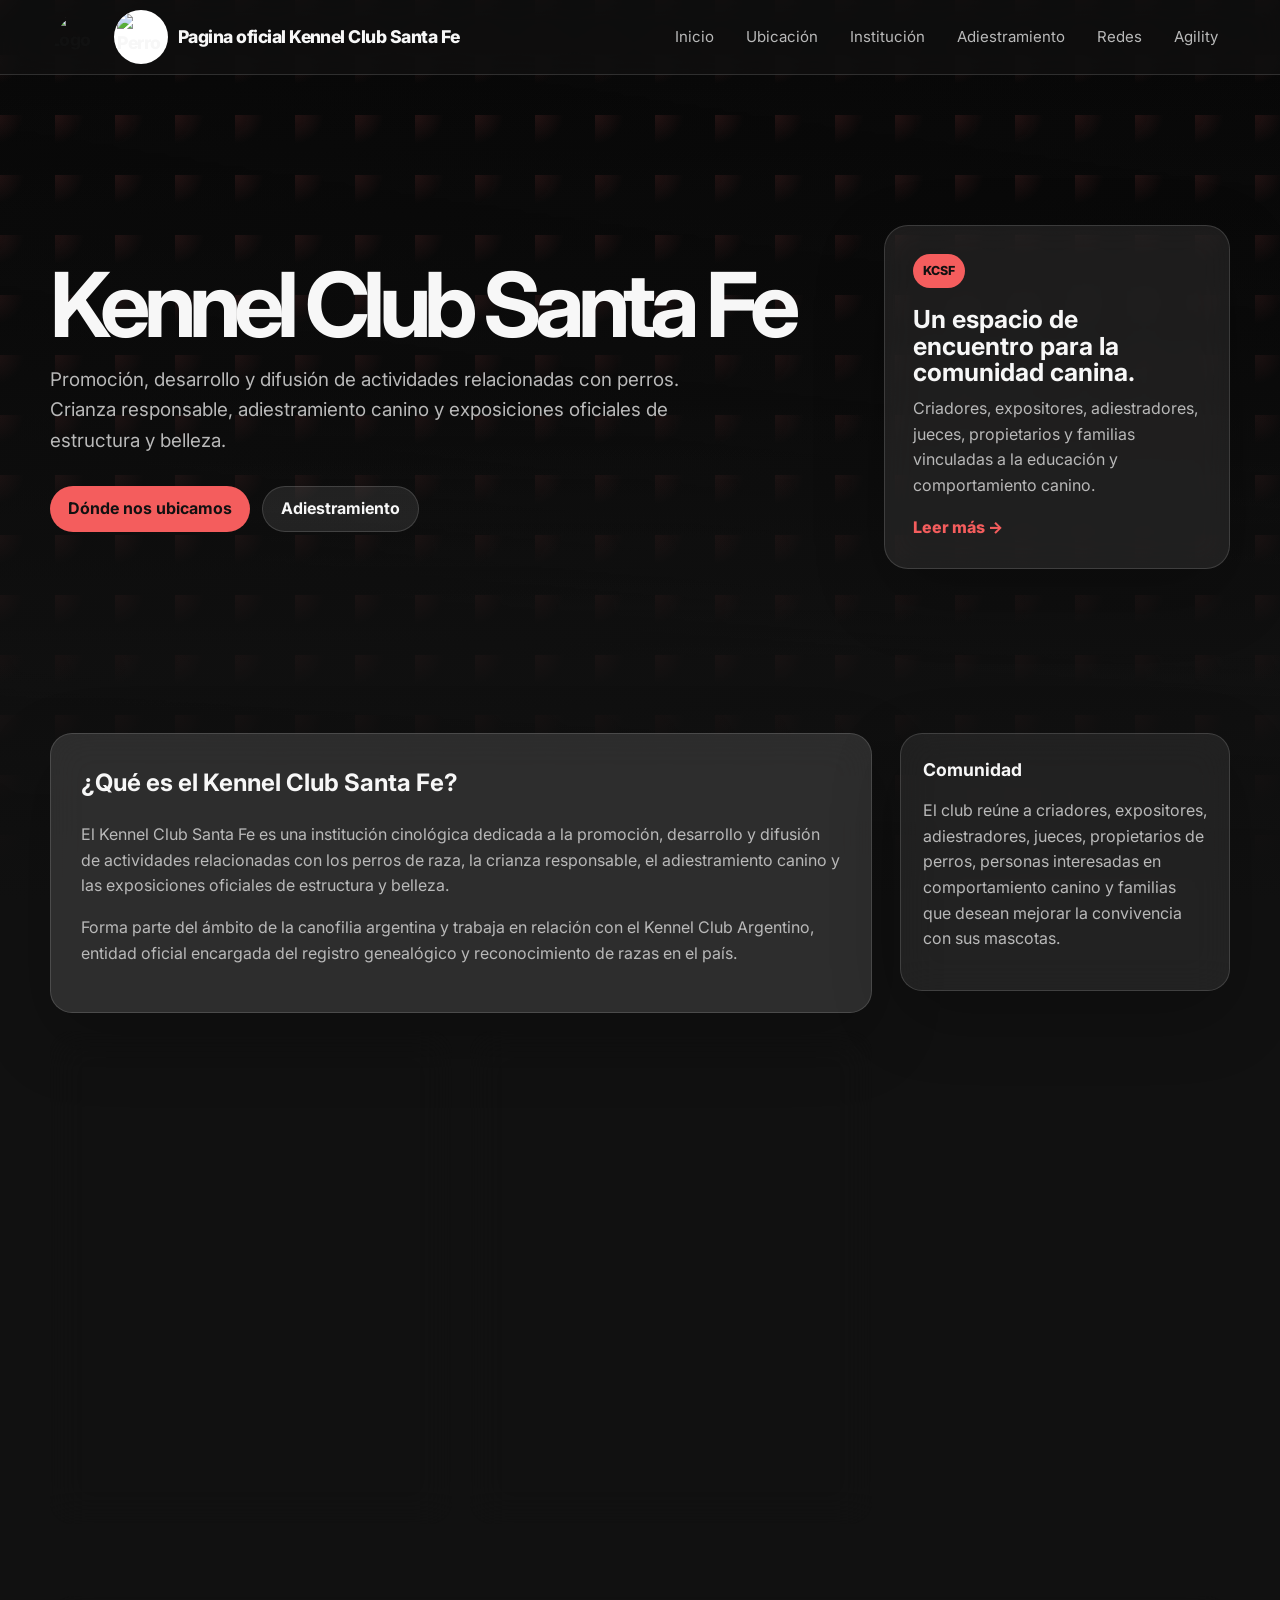
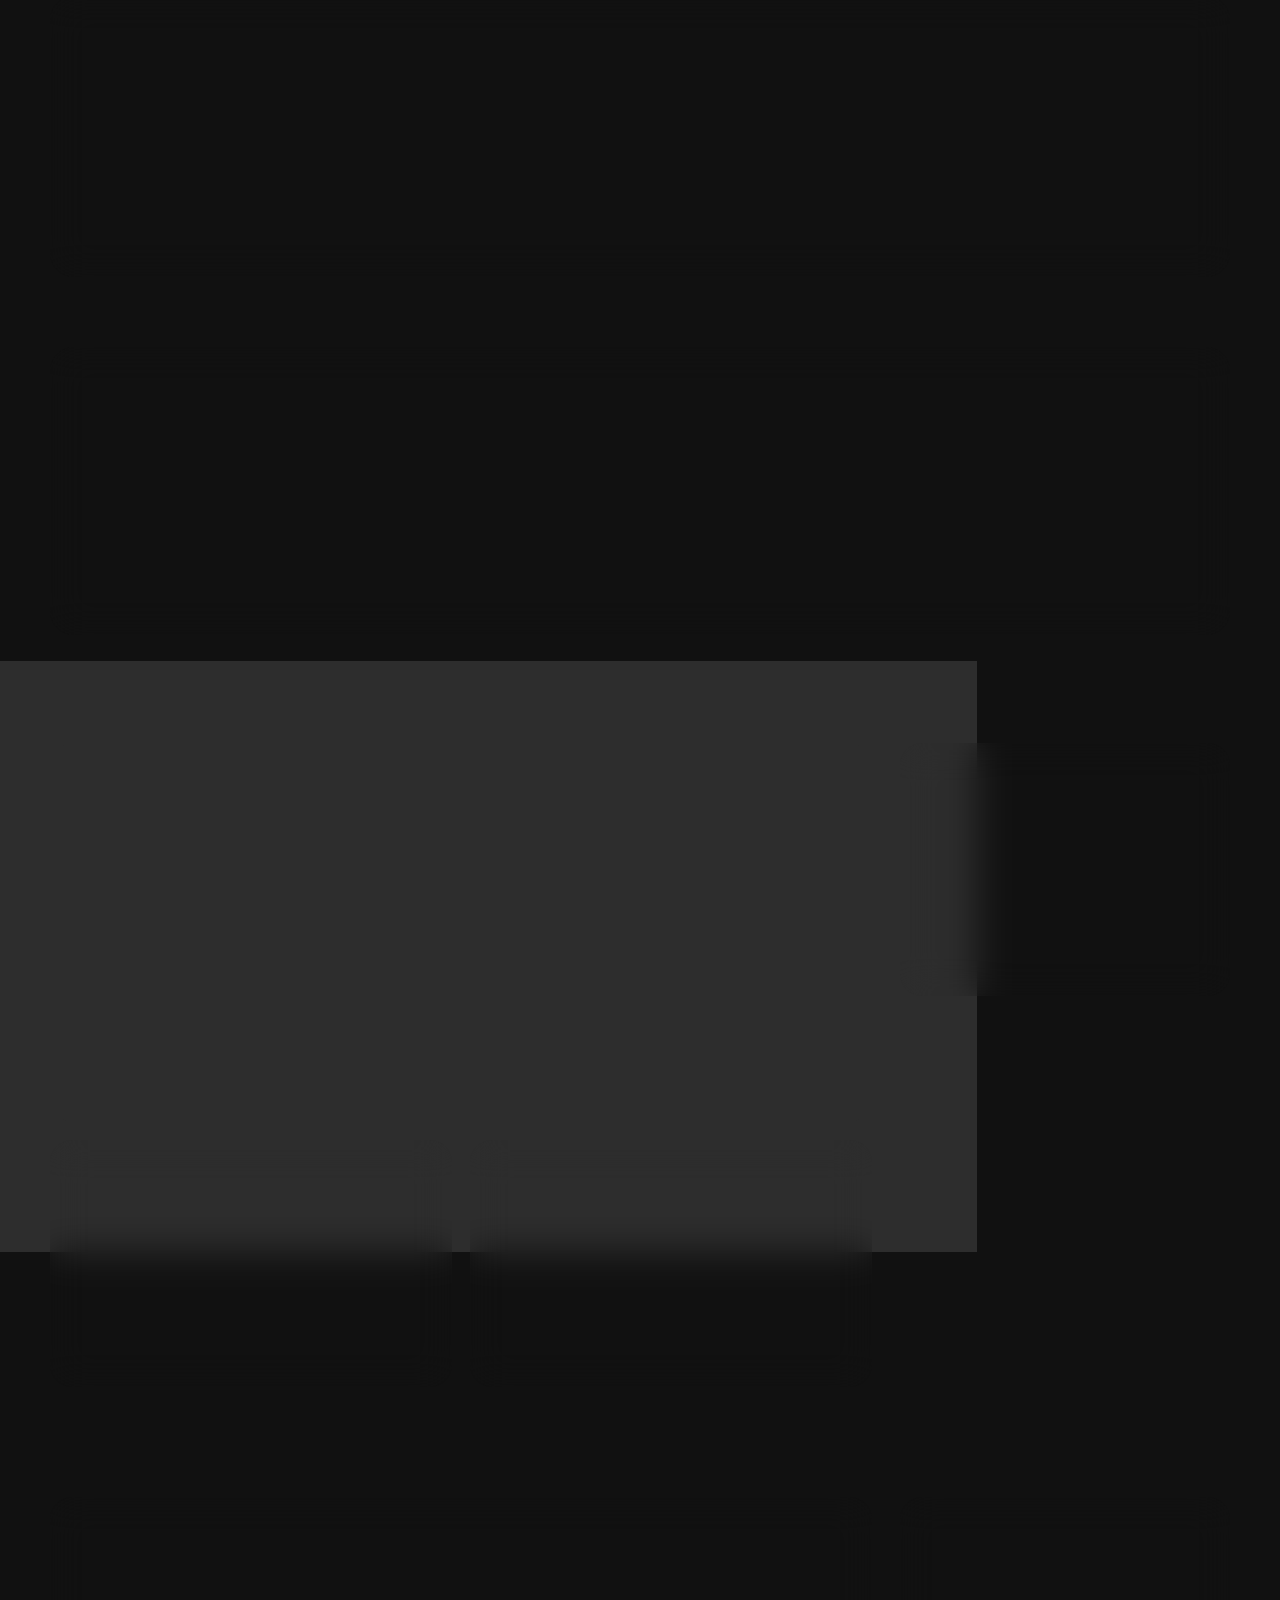
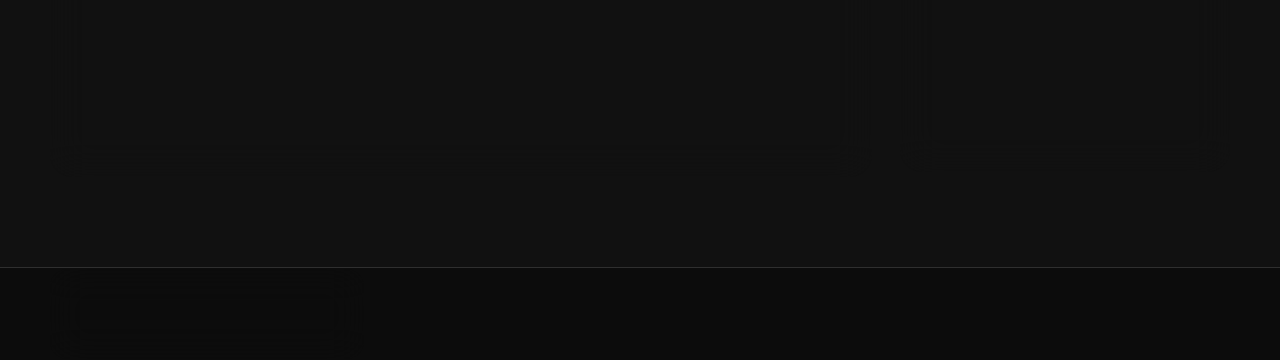
==== commit 1041b6bd: "Actualiza secciones y estilos de la web" ====
--- a/index.html
+++ b/index.html
@@ -53,6 +53,7 @@
         <a href="#institucion">Institución</a>
         <a href="#adiestramiento">Adiestramiento</a>
         <a href="#redes">Redes</a>
+        <a href="agility.html">Agility</a>
       </div>
 
     </nav>
@@ -77,7 +78,7 @@
           <a class="btn primary" href="ubicacion.html">Dónde nos ubicamos</a>
           <a
             class="btn secondary"
-            href="https://www.facebook.com/AdiestramientoCaninoKennelClubSantaFe/?locale=es_LA"
+            href="https://www.instagram.com/adiestramientocaninokcsf/"
             target="_blank"
             rel="noopener noreferrer"
           >Adiestramiento</a>
@@ -260,7 +261,93 @@
 
     </section>
 
-
+</section>
+
+<section id="agility" class="section-shell content-grid">
+
+  <div class="main-column">
+
+    <article class="post-card featured-post">
+
+        <p class="eyebrow">Área de agility</p>
+
+
+      <h2>Velocidad, precisión y trabajo en equipo con tu amigo de 4 patas.</h2>
+
+      <p>
+        El agility es una disciplina deportiva canina donde el perro debe recorrer
+        distintos obstáculos guiado por su manejador, combinando velocidad,
+        obediencia, coordinación y vínculo.
+      </p>
+
+      <p>
+        Dentro de este tipo de actividades se trabajan saltos, túneles, pasarelas,
+        slalom y diferentes ejercicios que estimulan tanto física como mentalmente
+        al perro, fortaleciendo además la comunicación con su guía.
+      </p>
+      <p>Éste deporte, es una actividad sin contacto con el perro, donde <strong>condenamos todo tipo de violencia hacia el perro y de ser detectada, será automaticamente denunciado a las autoridades</strong></p>
+
+    </article>
+
+    <div class="post-list">
+
+      <article class="post-card">
+
+        <div class="post-meta">
+          <span>Actividad deportiva</span>
+        </div>
+
+        <h3>Trabajo físico y mental</h3>
+
+        <p>
+          El agility ayuda a mejorar concentración, respuesta a órdenes,
+          coordinación motriz y confianza del perro frente a distintos desafíos.
+        </p>
+
+      </article>
+
+      <article class="post-card">
+
+        <div class="post-meta">
+          <span>Vínculo</span>
+        </div>
+
+        <h3>Perro y guía</h3>
+
+        <p>
+          Más allá de la competencia, el agility fortalece el vínculo humano-canino,
+          promoviendo trabajo en equipo, comunicación y actividades recreativas
+          compartidas.
+        </p>
+
+      </article>
+
+    </div>
+
+  </div>
+
+  <aside class="sidebar">
+
+    <section class="side-card">
+
+      <h2>Disciplina y diversión</h2>
+
+      <p>
+        El agility puede practicarse tanto de forma recreativa como competitiva,
+        adaptándose a diferentes edades, razas y niveles de experiencia.
+      </p>
+
+      <a href="agility.html">
+        Conocer más sobre éste deporte →
+      </a>
+
+    </section>
+
+  </aside>
+
+</section>
+
+<section id="redes"
 
     <section id="redes" class="section-shell content-grid">
 
--- a/style.css
+++ b/style.css
@@ -1066,3 +1066,592 @@
 
   margin-bottom:28px;
 }
+/* =========================
+   PÁGINA AGILITY
+========================= */
+
+.agility-page{
+  background:#111111;
+}
+
+.agility-page::before{
+  content:"";
+  position:fixed;
+  inset:0;
+  z-index:-3;
+
+  background:
+    linear-gradient(
+      to bottom,
+      rgba(0,0,0,.62) 0%,
+      rgba(0,0,0,.68) 42%,
+      rgba(17,17,17,.94) 78%,
+      #111111 100%
+    ),
+    radial-gradient(
+      circle at top left,
+      rgba(244,93,93,.20),
+      transparent 34%
+    ),
+    url("https://github.com/MatiasH2804/Kennel-Club-Santa-Fe-Web/blob/main/Agility%20Argentina.png?raw=true");
+
+ background-size:cover, auto, min(1100px, 110vw) auto;
+  background-position:center, center, center top;
+  background-repeat:no-repeat;
+  background-attachment:fixed;
+}
+
+.agility-main{
+  padding:64px 0 80px;
+}
+
+.agility-hero{
+  min-height:calc(100vh - 120px);
+  display:grid;
+  grid-template-columns:minmax(0,1.15fr) minmax(320px,.85fr);
+  gap:28px;
+  align-items:center;
+  padding:54px 0 50px;
+}
+
+.agility-hero-panel,
+.agility-summary-panel,
+.agility-card,
+.agility-wide-card,
+.agility-note{
+  border:1px solid var(--line);
+  background:var(--card);
+  box-shadow:0 24px 70px rgba(0,0,0,.24);
+  backdrop-filter:blur(18px);
+  border-radius:var(--radius);
+}
+
+.agility-hero-panel{
+  padding:42px;
+}
+
+.agility-summary-panel{
+  padding:28px;
+}
+
+.agility-hero h1{
+  max-width:900px;
+  margin-bottom:22px;
+  font-size:clamp(2.35rem,6vw,5.2rem);
+  line-height:1.12;
+  letter-spacing:-.07em;
+}
+
+.agility-hero h2,
+.agility-wide-card h2,
+.agility-card h2,
+.agility-note h2{
+  font-size:clamp(1.6rem,3vw,2.7rem);
+  line-height:1.08;
+  letter-spacing:-.05em;
+  margin-bottom:16px;
+}
+
+.agility-card h3{
+  font-size:1.18rem;
+  line-height:1.18;
+  margin-bottom:10px;
+}
+
+.agility-actions{
+  display:flex;
+  gap:12px;
+  flex-wrap:wrap;
+  margin-top:30px;
+}
+
+.quick-list{
+  display:grid;
+  gap:12px;
+  margin-top:20px;
+}
+
+.quick-row{
+  display:flex;
+  justify-content:space-between;
+  gap:18px;
+  padding:14px 0;
+  border-bottom:1px solid var(--line);
+}
+
+.quick-row strong{
+  color:#fff;
+  font-size:.96rem;
+}
+
+.quick-row span{
+  color:var(--muted);
+  font-size:.92rem;
+  text-align:right;
+}
+
+.agility-section{
+  margin-top:34px;
+}
+
+.agility-grid{
+  display:grid;
+  grid-template-columns:repeat(2,minmax(0,1fr));
+  gap:18px;
+}
+
+.agility-card{
+  padding:26px;
+}
+
+.agility-card ul{
+  margin:12px 0 0;
+  padding-left:20px;
+  color:var(--muted);
+}
+
+.agility-card li{
+  margin-bottom:8px;
+}
+
+.agility-wide-card{
+  padding:32px;
+  margin-top:18px;
+}
+
+.badge-row{
+  display:flex;
+  gap:8px;
+  flex-wrap:wrap;
+  margin-bottom:16px;
+}
+
+.badge{
+  padding:6px 10px;
+  border-radius:999px;
+  color:#d7d7d7;
+  background:rgba(255,255,255,.07);
+  font-size:.78rem;
+  font-weight:800;
+}
+
+.agility-categories{
+  display:grid;
+  grid-template-columns:repeat(4,minmax(0,1fr));
+  gap:12px;
+  margin-top:16px;
+}
+
+.category-box{
+  padding:18px;
+  border-radius:18px;
+  background:rgba(255,255,255,.055);
+  border:1px solid rgba(255,255,255,.08);
+}
+
+.category-box strong{
+  display:block;
+  margin-bottom:6px;
+  color:#fff;
+}
+
+.category-box span{
+  color:var(--muted);
+  font-size:.92rem;
+}
+
+.agility-note{
+  padding:30px;
+  margin-top:18px;
+  background:
+    linear-gradient(
+      135deg,
+      rgba(244,93,93,.18),
+      rgba(255,255,255,.05)
+    );
+}
+
+.contact-pill{
+  display:inline-flex;
+  align-items:center;
+  justify-content:center;
+  min-height:44px;
+  padding:0 16px;
+  margin-top:10px;
+  border-radius:999px;
+  color:#fff;
+  background:rgba(255,255,255,.09);
+  border:1px solid var(--line);
+  font-weight:800;
+}
+
+@media(max-width:900px){
+
+  .agility-hero,
+  .agility-grid,
+  .agility-categories{
+    grid-template-columns:1fr;
+  }
+
+  .agility-hero{
+    min-height:auto;
+  }
+
+  .agility-hero-panel,
+  .agility-summary-panel,
+  .agility-wide-card,
+  .agility-note{
+    padding:22px;
+  }
+
+}
+/* =========================
+   IMAGEN FINAL AGILITY
+========================= */
+
+.agility-final-photo{
+  min-height:620px;
+
+  margin-top:70px;
+  margin-bottom:40px;
+
+  border-radius:32px;
+
+  overflow:hidden;
+
+  border:1px solid rgba(255,255,255,0.12);
+
+  background:
+    linear-gradient(
+      to bottom,
+      rgba(0,0,0,0.25) 0%,
+      rgba(0,0,0,0.45) 45%,
+      rgba(17,17,17,0.95) 100%
+    ),
+    url("https://www.ladridos.es/images/Agosto2024/entrevistaAgosto2024.jpg");
+
+  background-size:cover;
+  background-position:center;
+  background-repeat:no-repeat;
+
+  display:flex;
+  align-items:flex-end;
+}
+
+.agility-final-overlay{
+  width:100%;
+
+  padding:48px;
+
+  background:
+    linear-gradient(
+      to top,
+      rgba(0,0,0,0.78),
+      rgba(0,0,0,0)
+    );
+}
+
+.agility-final-overlay h2{
+  max-width:760px;
+
+  margin:0;
+
+  font-size:clamp(2rem, 5vw, 4.2rem);
+  line-height:1.05;
+  letter-spacing:-0.06em;
+}
+
+@media(max-width:700px){
+
+  .agility-final-photo{
+    min-height:440px;
+  }
+
+  .agility-final-overlay{
+    padding:28px;
+  }
+
+}
+/* LOGO AGILITY ARGENTINA EN HEADER */
+
+.brand-agility{
+  width:54px;
+  height:54px;
+  min-width:54px;
+  border-radius:50%;
+  background:#ffffff;
+  display:flex;
+  align-items:center;
+  justify-content:center;
+  overflow:hidden;
+}
+
+.brand-agility img{
+  width:88%;
+  height:88%;
+  object-fit:contain;
+}
+
+/* =========================
+   ACCESOS FINALES AGILITY
+========================= */
+
+.agility-bottom-actions{
+  margin-top:70px;
+  margin-bottom:60px;
+
+  display:flex;
+  align-items:center;
+  justify-content:center;
+  gap:24px;
+  flex-wrap:wrap;
+}
+
+.gold-btn-reglamento{
+  width:360px;
+  margin:0;
+}
+
+.gold-btn-reglamento::before{
+  content:"Si querés saber más sobre el reglamento";
+}
+/* =========================
+   PÁGINA UBICACIÓN
+========================= */
+
+.ubicacion-page{
+  background:#0b0b0b;
+}
+
+.ubicacion-page::before{
+  content:"";
+  position:fixed;
+  inset:0;
+  z-index:-3;
+
+  background-image:
+    radial-gradient(
+      circle at top left,
+      rgba(179,18,23,0.22),
+      transparent 28%
+    ),
+    linear-gradient(
+      0deg,
+      rgba(255,255,255,0.03) 1px,
+      transparent 1px
+    ),
+    linear-gradient(
+      90deg,
+      rgba(255,255,255,0.03) 1px,
+      transparent 1px
+    );
+
+  background-size:
+    auto,
+    80px 80px,
+    80px 80px;
+}
+
+.wrapper{
+  width:min(1200px, calc(100% - 40px));
+  margin:auto;
+  padding:80px 0;
+}
+
+.location-card{
+  background:rgba(255,255,255,0.04);
+  border:1px solid rgba(255,255,255,0.08);
+  border-radius:34px;
+  padding:45px;
+  backdrop-filter:blur(20px);
+
+  display:flex;
+  justify-content:space-between;
+  align-items:center;
+  gap:40px;
+
+  margin-bottom:40px;
+}
+
+.location-card p{
+  color:#c7c7c7;
+  font-size:1.15rem;
+  margin-bottom:16px;
+  max-width:700px;
+}
+
+/* BOTÓN MAPA */
+
+.map-btn-wrapper {
+  --btn-color: #b31217;
+  --text-color: #fff;
+  --land-color: #ffdd9f;
+  --veg-color: #36ad5aa9;
+  --water-color: #b3e3ff;
+  --transition-dur: 0.3s;
+
+  position: relative;
+  display: flex;
+
+  font-size: 16px;
+  font-family: "Inter", sans-serif;
+
+  user-select: none;
+  overflow: hidden;
+  border-radius: 50ch;
+
+  transition: transform var(--transition-dur) ease;
+}
+
+.map-btn {
+  cursor: pointer;
+  padding: 1em 1.8em 1em 3.8em;
+
+  border-radius: 50ch;
+
+  background-color: var(--btn-color);
+
+  font-weight: 700;
+  color: var(--text-color);
+
+  transition: 0.3s;
+}
+
+.pinpoint {
+  pointer-events: none;
+  position: absolute;
+  height: 60%;
+  aspect-ratio: 1;
+  top: 20%;
+  left: 0.75em;
+
+  border-radius: 50%;
+  background-color: white;
+
+  transform: rotateZ(45deg);
+
+  mask-image: radial-gradient(
+    circle at center,
+    #0000 0%,
+    #0000 32%,
+    #fff 36%
+  );
+}
+
+.map-container {
+  pointer-events: none;
+
+  position: absolute;
+
+  left: 0;
+  top: 115px;
+
+  perspective: 120px;
+
+  transform: perspective(120px) rotateX(35deg) scaleX(0);
+
+  transform-origin: 3em 0.5em;
+
+  transition: 0.3s;
+
+  opacity: 0;
+}
+
+.map {
+  position: absolute;
+  bottom: 100px;
+
+  width: 120px;
+  height: 200px;
+
+  background-color: var(--water-color);
+
+  transform-origin: left bottom;
+}
+
+.map::after {
+  content: "";
+
+  width: 100%;
+  height: 200%;
+
+  background-color: var(--land-color);
+
+  position: absolute;
+
+  filter: url(#land);
+
+  box-shadow: inset 0 0 48px 24px var(--veg-color);
+}
+
+.fold-1 {
+  left: -60px;
+  transform: rotateY(10deg) translateZ(30px);
+}
+
+.fold-2 {
+  left: 60px;
+  transform: rotateY(-10deg) translateZ(10px);
+}
+
+.fold-3 {
+  left: -169px;
+  transform: rotateY(-15deg) translateZ(-1px);
+}
+
+.fold-4 {
+  left: 166px;
+  transform: rotateY(15deg) translateZ(31px);
+}
+
+.map-btn-wrapper:hover{
+  transform:scale(1.05);
+}
+
+.map-btn-wrapper:hover .map-container{
+  transform: perspective(100px) rotateX(35deg) scaleX(0.85);
+  opacity:1;
+}
+
+.map-btn-wrapper:hover .map-btn{
+  background:white;
+  color:#b31217;
+}
+
+/* GOOGLE MAPS */
+
+.maps-frame{
+  margin-top:30px;
+
+  overflow:hidden;
+
+  border-radius:34px;
+
+  border:1px solid rgba(255,255,255,0.08);
+
+  background:black;
+}
+
+.maps-frame iframe{
+  width:100%;
+  height:650px;
+  border:none;
+  display:block;
+}
+
+@media(max-width:900px){
+
+  .location-card{
+    flex-direction:column;
+    align-items:flex-start;
+  }
+
+  .location-card h1{
+    font-size:2.6rem;
+  }
+
+  .maps-frame iframe{
+    height:500px;
+  }
+
+}
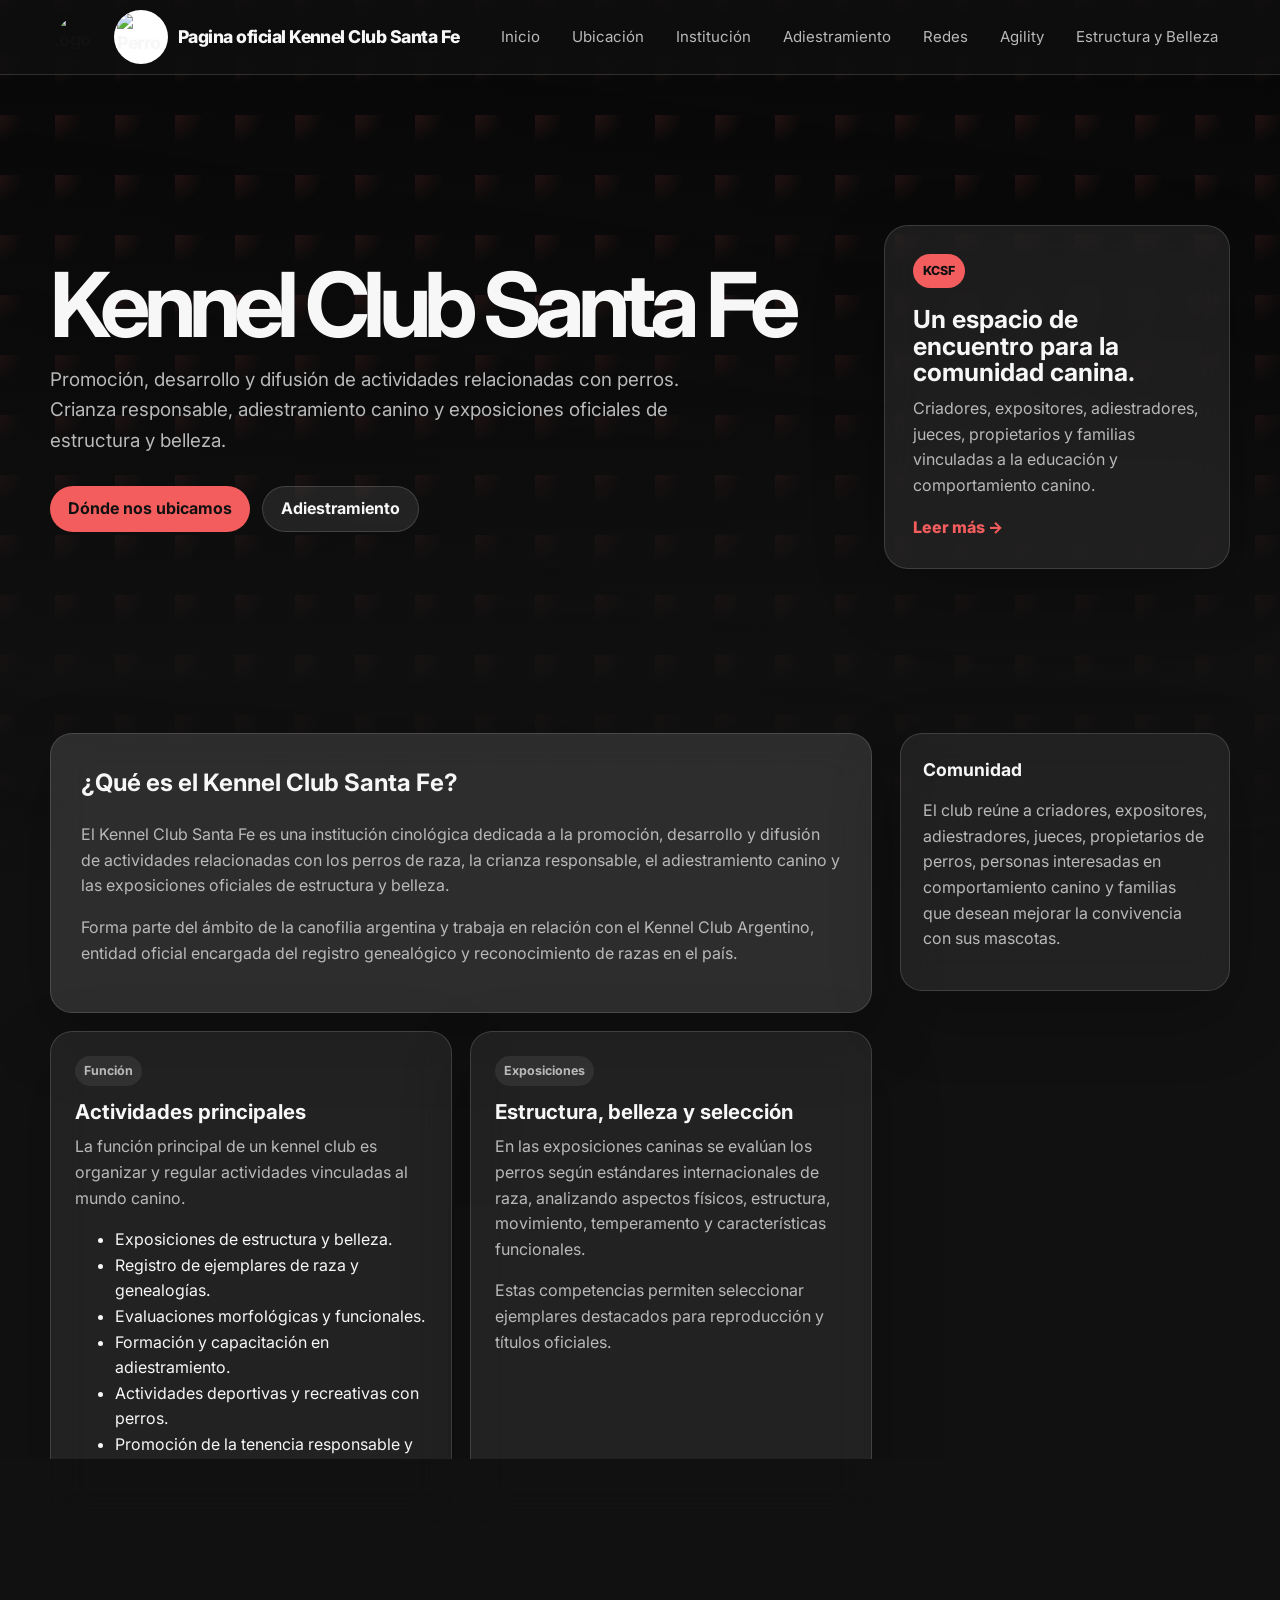
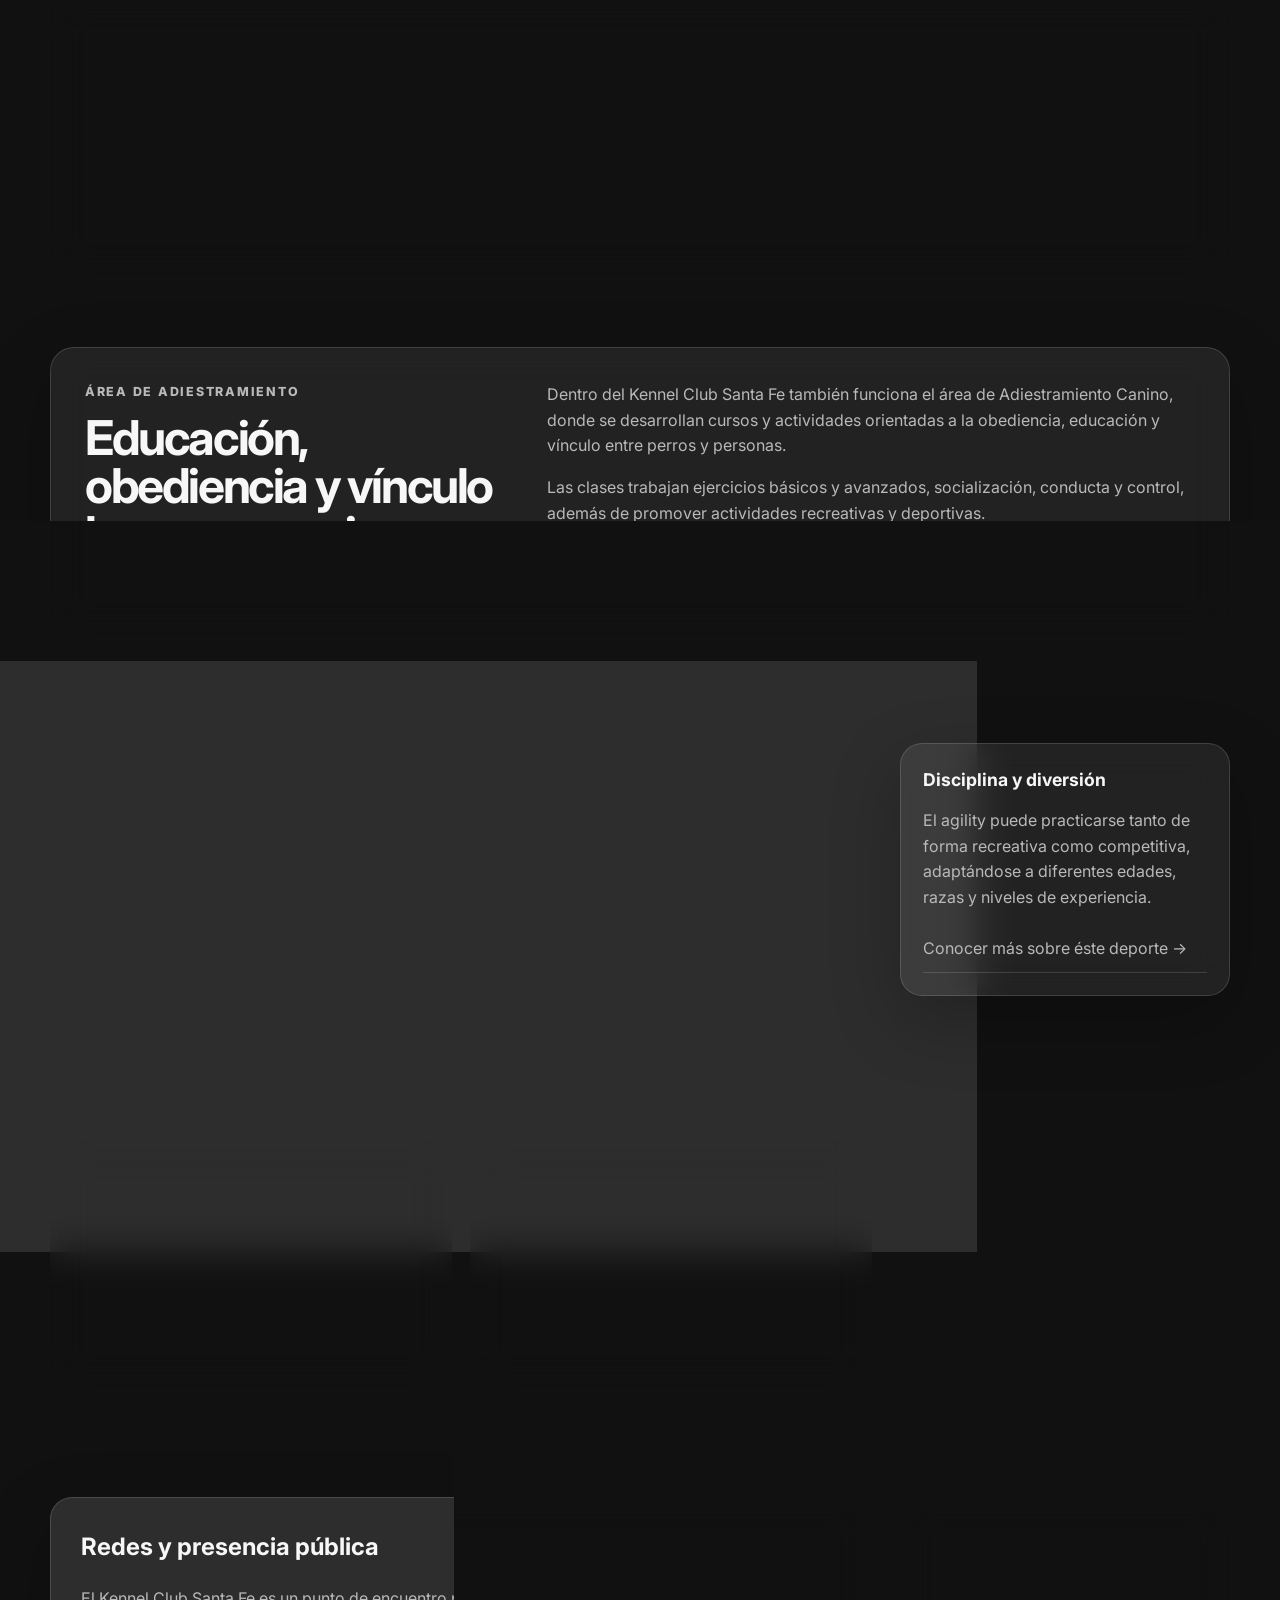
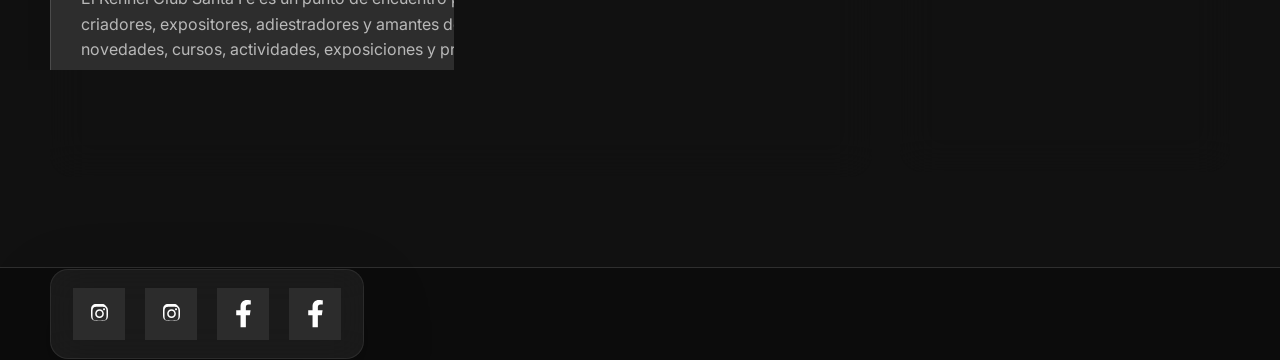
==== commit 5d015540: "Describe brevemente los cambios" ====
--- a/index.html
+++ b/index.html
@@ -54,6 +54,8 @@
         <a href="#adiestramiento">Adiestramiento</a>
         <a href="#redes">Redes</a>
         <a href="agility.html">Agility</a>
+        <a href="estructuraybelleza.html">Estructura y Belleza</a>
+        
       </div>
 
     </nav>
@@ -199,7 +201,14 @@
     El área de Adiestramiento Canino se encuentra orientada a la formación, educación y
     fortalecimiento del vínculo entre perros y personas, desarrollando actividades de
     obediencia, socialización y trabajo recreativo para distintos niveles y edades. Actualmente
-    <strong>Eduardo Henquín</strong> está a cargo de las clases en nuestro club
+    <a
+  href="https://ehenquin.github.io/LinkTreePro/?utm_source=ig&utm_medium=social&utm_content=link_in_bio&fbclid=PAb21jcASFKJBleHRuA2FlbQIxMQBzcnRjBmFwcF9pZA81NjcwNjczNDMzNTI0MjcAAaehhLec9awmq2hrPg5DjpPApYb03JlqtMkX1Mt2xJMnnzdo9vpU-L3Qlb1ZTQ_aem_eAnPgm51EDxsIU_N3Ojsqw"
+  target="_blank"
+  rel="noopener noreferrer"
+  class="eduardo-link"
+>
+  Eduardo Henquín
+</a> está a cargo de las clases en nuestro club
   </p>
 
 </div>
--- a/style.css
+++ b/style.css
@@ -1083,21 +1083,32 @@
   background:
     linear-gradient(
       to bottom,
-      rgba(0,0,0,.62) 0%,
-      rgba(0,0,0,.68) 42%,
-      rgba(17,17,17,.94) 78%,
+      rgba(0,0,0,.50) 0%,
+      rgba(0,0,0,.62) 38%,
+      rgba(17,17,17,.92) 78%,
       #111111 100%
     ),
+
     radial-gradient(
       circle at top left,
-      rgba(244,93,93,.20),
+      rgba(244,93,93,.14),
       transparent 34%
     ),
-    url("https://github.com/MatiasH2804/Kennel-Club-Santa-Fe-Web/blob/main/Agility%20Argentina.png?raw=true");
-
- background-size:cover, auto, min(1100px, 110vw) auto;
-  background-position:center, center, center top;
+
+    url("https://github.com/MatiasH2804/Kennel-Club-Santa-Fe-Web/blob/main/Fondo%20Agility.png?raw=true");
+
+  background-size:
+    cover,
+    auto,
+    cover;
+
+  background-position:
+    center,
+    center,
+    center top;
+
   background-repeat:no-repeat;
+
   background-attachment:fixed;
 }
 
@@ -1654,4 +1665,16 @@
     height:500px;
   }
 
+}
+.eduardo-link{
+  color:#a8a7a7;
+  font-weight:800;
+  text-decoration:none;
+
+  transition:0.25s ease;
+}
+
+.eduardo-link:hover{
+  color:#ffffff;
+  text-shadow:0 0 14px rgba(244,93,93,0.75);
 }
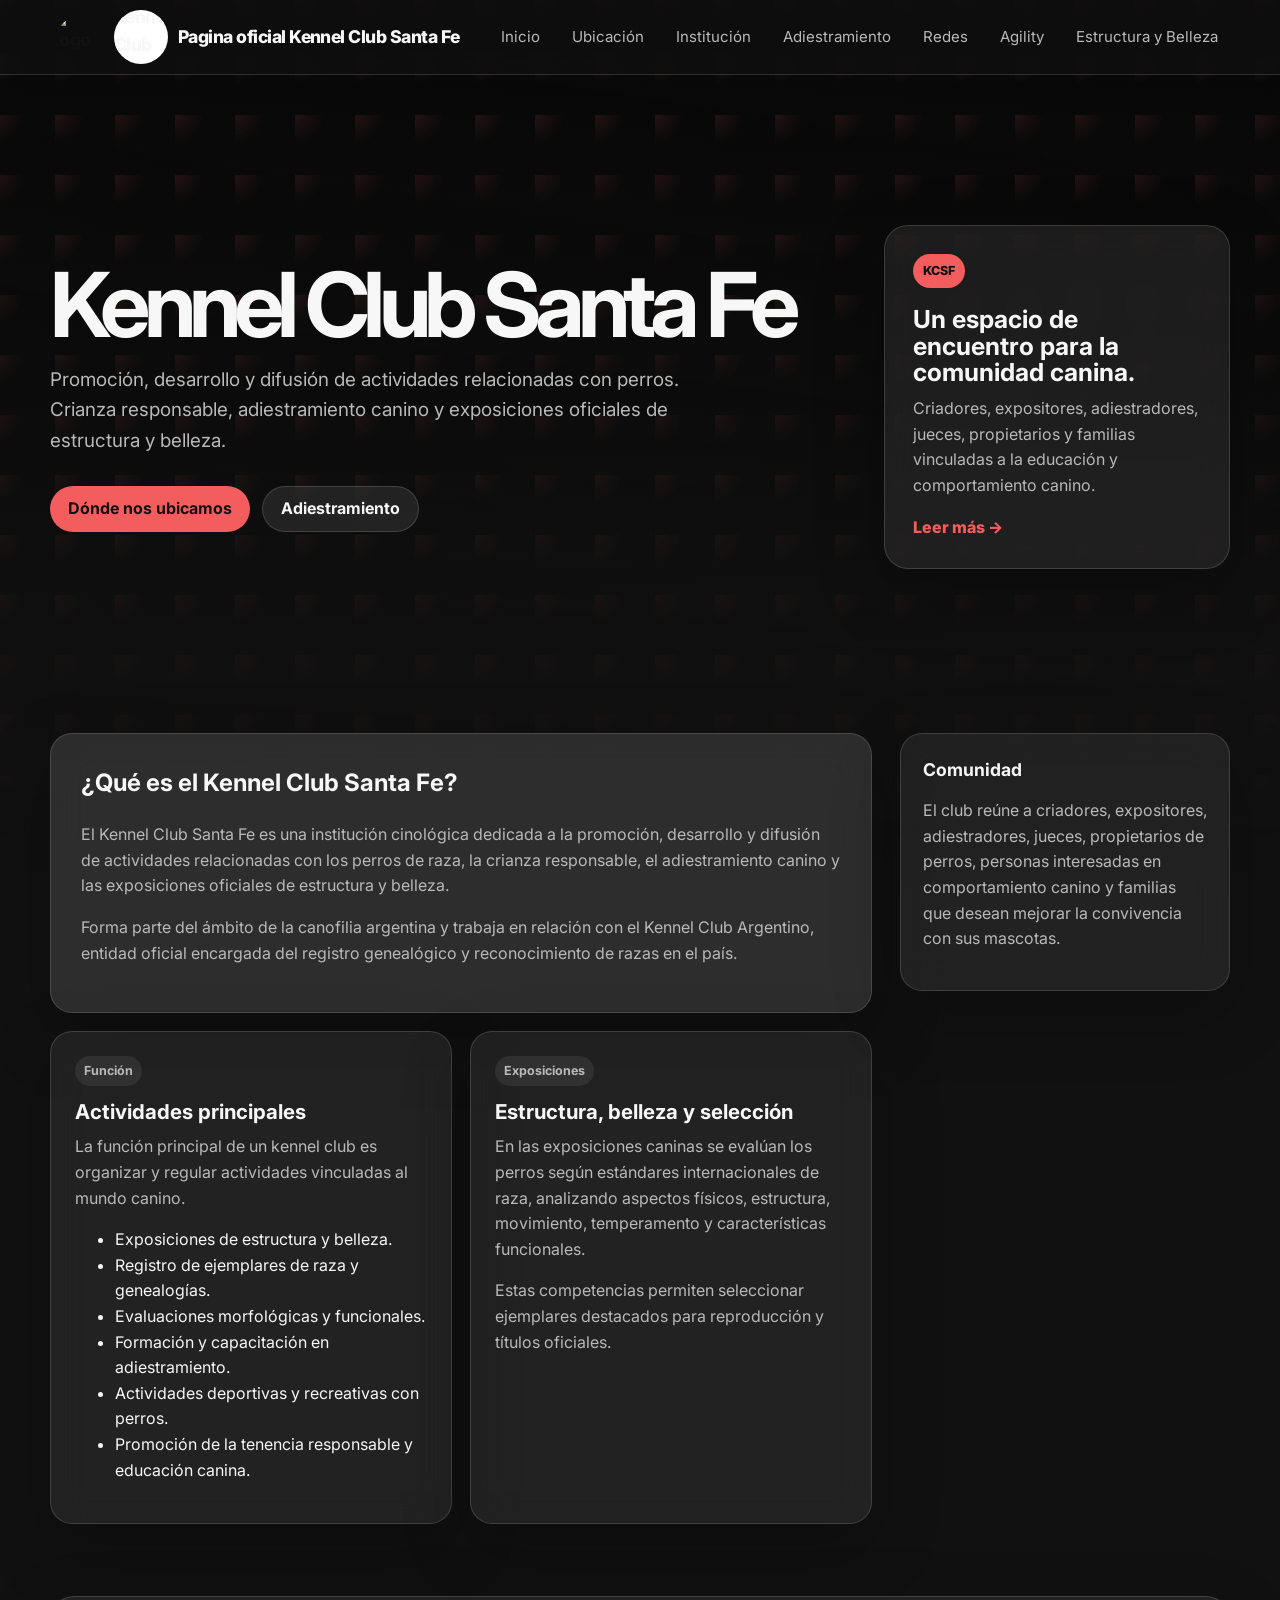
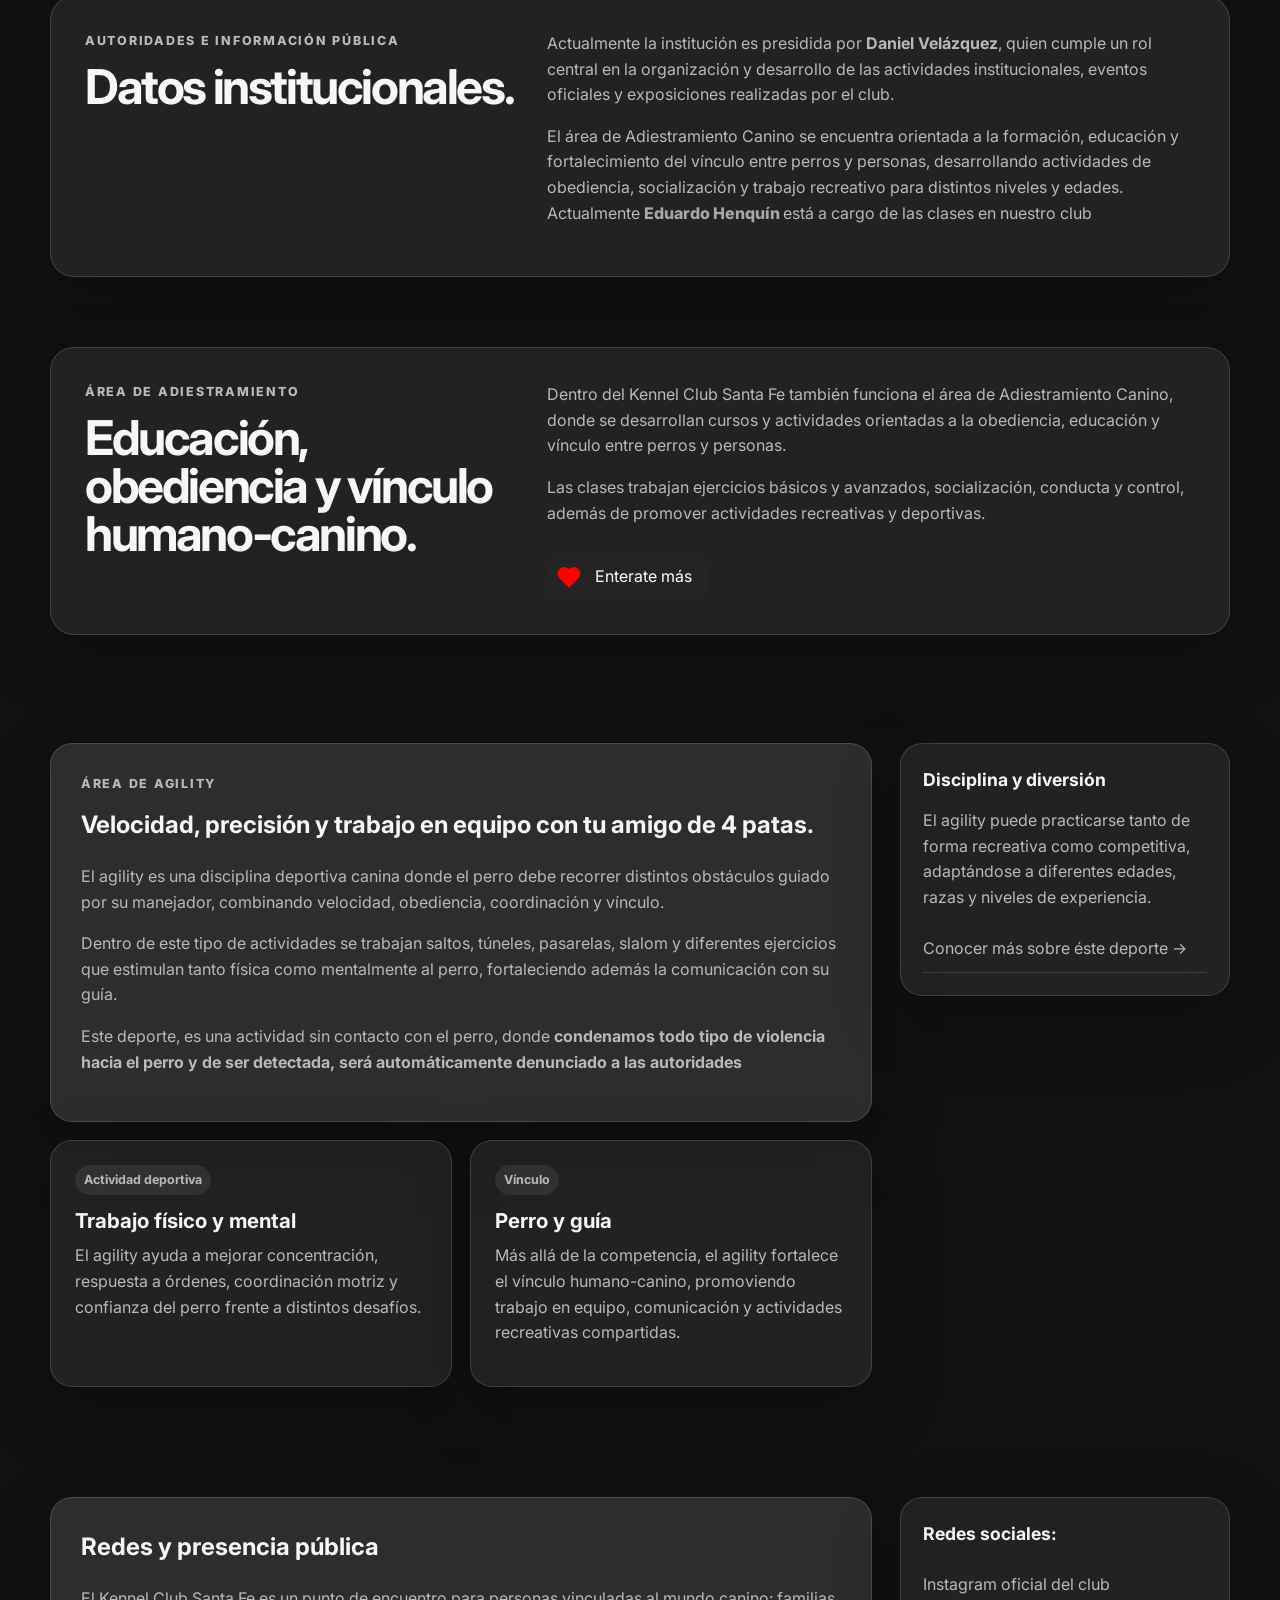
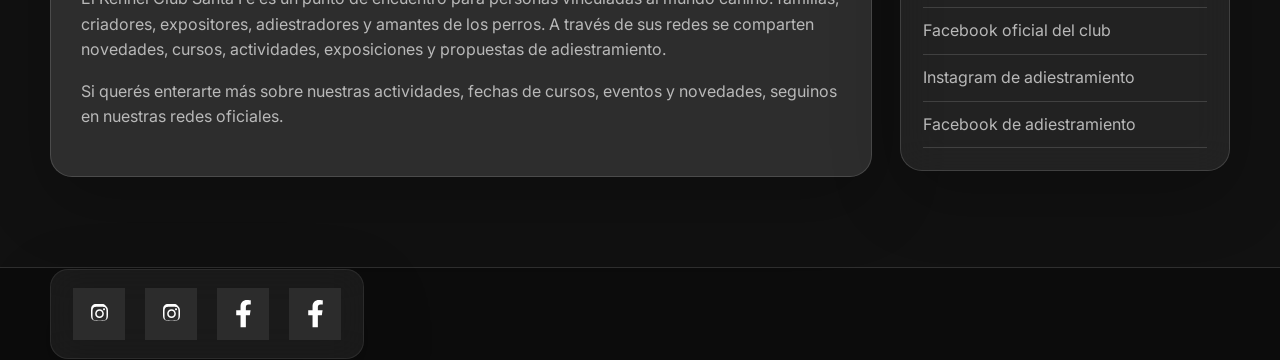
==== commit 77e33570: "Actualiza página de estructura y belleza" ====
--- a/index.html
+++ b/index.html
@@ -1,4 +1,4 @@
-<!DOCTYPE html>
+﻿<!DOCTYPE html>
 <html lang="es">
 <head>
 
@@ -270,8 +270,6 @@
 
     </section>
 
-</section>
-
 <section id="agility" class="section-shell content-grid">
 
   <div class="main-column">
@@ -294,7 +292,7 @@
         slalom y diferentes ejercicios que estimulan tanto física como mentalmente
         al perro, fortaleciendo además la comunicación con su guía.
       </p>
-      <p>Éste deporte, es una actividad sin contacto con el perro, donde <strong>condenamos todo tipo de violencia hacia el perro y de ser detectada, será automaticamente denunciado a las autoridades</strong></p>
+      <p>Este deporte, es una actividad sin contacto con el perro, donde <strong>condenamos todo tipo de violencia hacia el perro y de ser detectada, será automáticamente denunciado a las autoridades</strong></p>
 
     </article>
 
@@ -355,8 +353,6 @@
   </aside>
 
 </section>
-
-<section id="redes"
 
     <section id="redes" class="section-shell content-grid">
 
@@ -477,4 +473,6 @@
   </footer>
 
 </body>
-</html>+</html>
+
+
--- a/style.css
+++ b/style.css
@@ -106,8 +106,7 @@
   transition: 0.2s ease;
 }
 
-.nav-links a:hover,
-.nav-links .nav-cta {
+.nav-links a:hover {
   color: var(--text);
   background: rgba(255, 255, 255, 0.09);
 }
@@ -163,8 +162,7 @@
   margin-top: 30px;
 }
 
-.btn,
-button {
+.btn {
   border: 0;
   cursor: pointer;
   font: inherit;
@@ -234,8 +232,7 @@
   color: var(--muted);
 }
 
-.hero-card a,
-.read-more {
+.hero-card a {
   color: var(--accent);
   font-weight: 800;
 }
@@ -248,11 +245,6 @@
   align-items: start;
 }
 
-.section-heading {
-  margin-bottom: 20px;
-}
-
-.section-heading h2,
 .about-section h2 {
   font-size: clamp(1.8rem, 4vw, 3rem);
   line-height: 1;
@@ -324,35 +316,6 @@
 
 .side-card a:hover {
   color: var(--accent);
-}
-
-.search-box,
-.newsletter-form {
-  display: grid;
-  gap: 10px;
-}
-
-input {
-  width: 100%;
-  min-height: 44px;
-  padding: 0 13px;
-  color: var(--text);
-  border: 1px solid var(--line);
-  border-radius: 14px;
-  outline: none;
-  background: rgba(0, 0, 0, 0.22);
-}
-
-input:focus {
-  border-color: rgba(244, 201, 93, 0.7);
-}
-
-button {
-  min-height: 42px;
-  border-radius: 14px;
-  color: #111111;
-  background: var(--accent);
-  font-weight: 800;
 }
 
 .about-section {
@@ -363,13 +326,6 @@
   grid-template-columns: 0.8fr 1.2fr;
   gap: 30px;
   align-items: start;
-}
-
-code {
-  padding: 2px 6px;
-  border-radius: 7px;
-  color: var(--accent);
-  background: rgba(255, 255, 255, 0.08);
 }
 
 .site-footer {
@@ -388,16 +344,6 @@
   color: var(--muted);
 }
 
-.footer-links {
-  display: flex;
-  gap: 16px;
-  flex-wrap: wrap;
-}
-
-.footer-links a:hover {
-  color: var(--accent);
-}
-
 @media (max-width: 880px) {
   .navbar,
   .footer-inner {
@@ -447,92 +393,8 @@
   }
 }
 /* =========================
-   REDES KENNEL
+   BOTON MAPA
 ========================= */
-
-.socials-row{
-  display:flex;
-  flex-wrap:wrap;
-  gap:16px;
-  align-items:center;
-}
-
-.social-btn{
-  display:flex;
-  align-items:center;
-  gap:14px;
-
-  padding:14px 20px;
-
-  border-radius:18px;
-
-  background:rgba(255,255,255,0.06);
-
-  border:1px solid rgba(255,255,255,0.08);
-
-  transition:0.25s ease;
-
-  color:white;
-
-  font-weight:700;
-
-  min-width:240px;
-}
-
-.social-btn:hover{
-  transform:translateY(-4px);
-  border-color:rgba(255,255,255,0.2);
-}
-
-.facebook:hover{
-  background:#1877f2;
-}
-
-.adiestramiento:hover{
-  background:#4267B2;
-}
-
-.social-icon{
-  width:22px;
-  height:22px;
-  fill:white;
-  flex-shrink:0;
-}
-/* =========================
-   MAPA KENNEL
-========================= */
-
-.map-section{
-  margin-bottom:70px;
-
-  display:flex;
-  align-items:center;
-  justify-content:space-between;
-  gap:40px;
-
-  padding:40px;
-
-  border-radius:28px;
-
-  background:rgba(255,255,255,0.04);
-
-  border:1px solid rgba(255,255,255,0.08);
-}
-
-.map-info{
-  max-width:650px;
-}
-
-.map-info h2{
-  font-size:2.5rem;
-  margin-bottom:18px;
-}
-
-.map-info p{
-  color:var(--muted);
-}
-
-/* FROM UIVERSE */
 
 .map-btn-wrapper {
   --btn-color: #b31217;
@@ -705,14 +567,6 @@
   opacity: 1;
 }
 
-@media(max-width:900px){
-
-  .map-section{
-    flex-direction:column;
-    align-items:flex-start;
-  }
-
-}
 .logo-mark{
   width:54px;
   height:54px;
@@ -777,11 +631,25 @@
   justify-content:center;
   overflow:hidden;
 }
-
-.brand-dog img{
-  width:88%;
-  height:88%;
+.brand-fci{
+  width:54px;
+  height:54px;
+  min-width:54px;
+
+  display:flex;
+  align-items:center;
+  justify-content:center;
+
+  overflow:hidden;
+
+  background:transparent;
+}
+
+.brand-fci img{
+  width:100%;
+  height:100%;
   object-fit:contain;
+  display:block;
 }
 /* BOTÓN ENTERATE MÁS */
 
@@ -894,16 +762,6 @@
   transition-duration: .3s;
 }
 
-.containerThree:hover {
-  background-color: #0072b1;
-  transition-duration: .3s;
-}
-
-.containerFour:hover {
-  background-color: #128C7E;
-  transition-duration: .3s;
-}
-
 .socialContainer:active {
   transform: scale(0.9);
   transition-duration: .3s;
@@ -958,6 +816,31 @@
   background-position:center top;
   background-repeat:no-repeat;
   background-attachment:scroll;
+}
+
+.adiestramiento-main{
+  padding:64px 0 80px;
+}
+
+.adiestramiento-hero-card{
+  min-height:calc(100vh - 150px);
+  display:grid;
+  align-items:center;
+  padding:54px 0 34px;
+}
+
+.adiestramiento-grid{
+  display:grid;
+  grid-template-columns:minmax(0, 760px);
+  justify-content:center;
+  margin-top:18px;
+}
+
+.adiestramiento-callout{
+  display:grid;
+  justify-items:center;
+  gap:22px;
+  margin-top:18px;
 }
 /* BOTÓN DORADO CURSOS */
 
@@ -1203,6 +1086,10 @@
 
 .agility-section{
   margin-top:34px;
+}
+
+.agility-grid-spaced{
+  margin-top:18px;
 }
 
 .agility-grid{
@@ -1491,144 +1378,6 @@
   max-width:700px;
 }
 
-/* BOTÓN MAPA */
-
-.map-btn-wrapper {
-  --btn-color: #b31217;
-  --text-color: #fff;
-  --land-color: #ffdd9f;
-  --veg-color: #36ad5aa9;
-  --water-color: #b3e3ff;
-  --transition-dur: 0.3s;
-
-  position: relative;
-  display: flex;
-
-  font-size: 16px;
-  font-family: "Inter", sans-serif;
-
-  user-select: none;
-  overflow: hidden;
-  border-radius: 50ch;
-
-  transition: transform var(--transition-dur) ease;
-}
-
-.map-btn {
-  cursor: pointer;
-  padding: 1em 1.8em 1em 3.8em;
-
-  border-radius: 50ch;
-
-  background-color: var(--btn-color);
-
-  font-weight: 700;
-  color: var(--text-color);
-
-  transition: 0.3s;
-}
-
-.pinpoint {
-  pointer-events: none;
-  position: absolute;
-  height: 60%;
-  aspect-ratio: 1;
-  top: 20%;
-  left: 0.75em;
-
-  border-radius: 50%;
-  background-color: white;
-
-  transform: rotateZ(45deg);
-
-  mask-image: radial-gradient(
-    circle at center,
-    #0000 0%,
-    #0000 32%,
-    #fff 36%
-  );
-}
-
-.map-container {
-  pointer-events: none;
-
-  position: absolute;
-
-  left: 0;
-  top: 115px;
-
-  perspective: 120px;
-
-  transform: perspective(120px) rotateX(35deg) scaleX(0);
-
-  transform-origin: 3em 0.5em;
-
-  transition: 0.3s;
-
-  opacity: 0;
-}
-
-.map {
-  position: absolute;
-  bottom: 100px;
-
-  width: 120px;
-  height: 200px;
-
-  background-color: var(--water-color);
-
-  transform-origin: left bottom;
-}
-
-.map::after {
-  content: "";
-
-  width: 100%;
-  height: 200%;
-
-  background-color: var(--land-color);
-
-  position: absolute;
-
-  filter: url(#land);
-
-  box-shadow: inset 0 0 48px 24px var(--veg-color);
-}
-
-.fold-1 {
-  left: -60px;
-  transform: rotateY(10deg) translateZ(30px);
-}
-
-.fold-2 {
-  left: 60px;
-  transform: rotateY(-10deg) translateZ(10px);
-}
-
-.fold-3 {
-  left: -169px;
-  transform: rotateY(-15deg) translateZ(-1px);
-}
-
-.fold-4 {
-  left: 166px;
-  transform: rotateY(15deg) translateZ(31px);
-}
-
-.map-btn-wrapper:hover{
-  transform:scale(1.05);
-}
-
-.map-btn-wrapper:hover .map-container{
-  transform: perspective(100px) rotateX(35deg) scaleX(0.85);
-  opacity:1;
-}
-
-.map-btn-wrapper:hover .map-btn{
-  background:white;
-  color:#b31217;
-}
-
 /* GOOGLE MAPS */
 
 .maps-frame{
@@ -1677,4 +1426,121 @@
 .eduardo-link:hover{
   color:#ffffff;
   text-shadow:0 0 14px rgba(244,93,93,0.75);
-}+}
+/* =========================
+   PÁGINA ESTRUCTURA Y BELLEZA
+========================= */
+
+.estructura-page{
+  background:#111111;
+}
+
+.estructura-page::before{
+  content:"";
+  position:fixed;
+  inset:0;
+  z-index:-3;
+
+  background:
+
+    linear-gradient(
+      to bottom,
+      rgba(0,0,0,.42) 0%,
+      rgba(0,0,0,.58) 38%,
+      rgba(17,17,17,.92) 80%,
+      #111111 100%
+    ),
+
+    radial-gradient(
+      circle at top left,
+      rgba(244,93,93,.14),
+      transparent 34%
+    ),
+
+    url("https://github.com/MatiasH2804/Kennel-Club-Santa-Fe-Web/blob/main/Pista%20de%20bezzeza.webp?raw=true");
+
+  background-size:
+    cover,
+    auto,
+    cover;
+
+  background-position:
+    center,
+    center,
+    center top;
+
+  background-repeat:no-repeat;
+
+  background-attachment:fixed;
+}
+.estructura-info-box{
+  margin-top:28px;
+
+  padding:24px;
+
+  border-radius:22px;
+
+  background:rgba(0,0,0,0.34);
+
+  border:1px solid rgba(255,255,255,0.12);
+
+  display:flex;
+  flex-wrap:wrap;
+  gap:14px;
+
+  align-items:center;
+}
+.estructura-info-box h3{
+  width:100%;
+  margin:0 0 8px;
+
+  font-size:1.15rem;
+  color:#ffffff;
+}
+.estructura-info-box a{
+  display:inline-flex;
+  align-items:center;
+  justify-content:center;
+  gap:10px;
+
+  padding:12px 16px;
+
+  border-radius:999px;
+
+  background:rgba(255,255,255,0.09);
+
+  border:1px solid rgba(255,255,255,0.16);
+
+  color:#f2f2f2;
+
+  font-weight:800;
+  font-size:0.92rem;
+
+  transition:0.22s ease;
+
+  min-width:fit-content;
+}
+
+.estructura-info-box a:hover{
+  color:#ffffff;
+  border-color:rgba(244,93,93,0.55);
+  background:rgba(244,93,93,0.16);
+}
+
+.guia-cinofilia-section{
+  margin-top:34px;
+  margin-bottom:70px;
+}
+
+.guia-cinofilia-card{
+  overflow:hidden;
+  border:1px solid var(--line);
+  border-radius:var(--radius);
+  background:var(--card);
+  box-shadow:0 24px 70px rgba(0,0,0,.24);
+}
+
+.guia-cinofilia-card img{
+  width:100%;
+  height:auto;
+}
